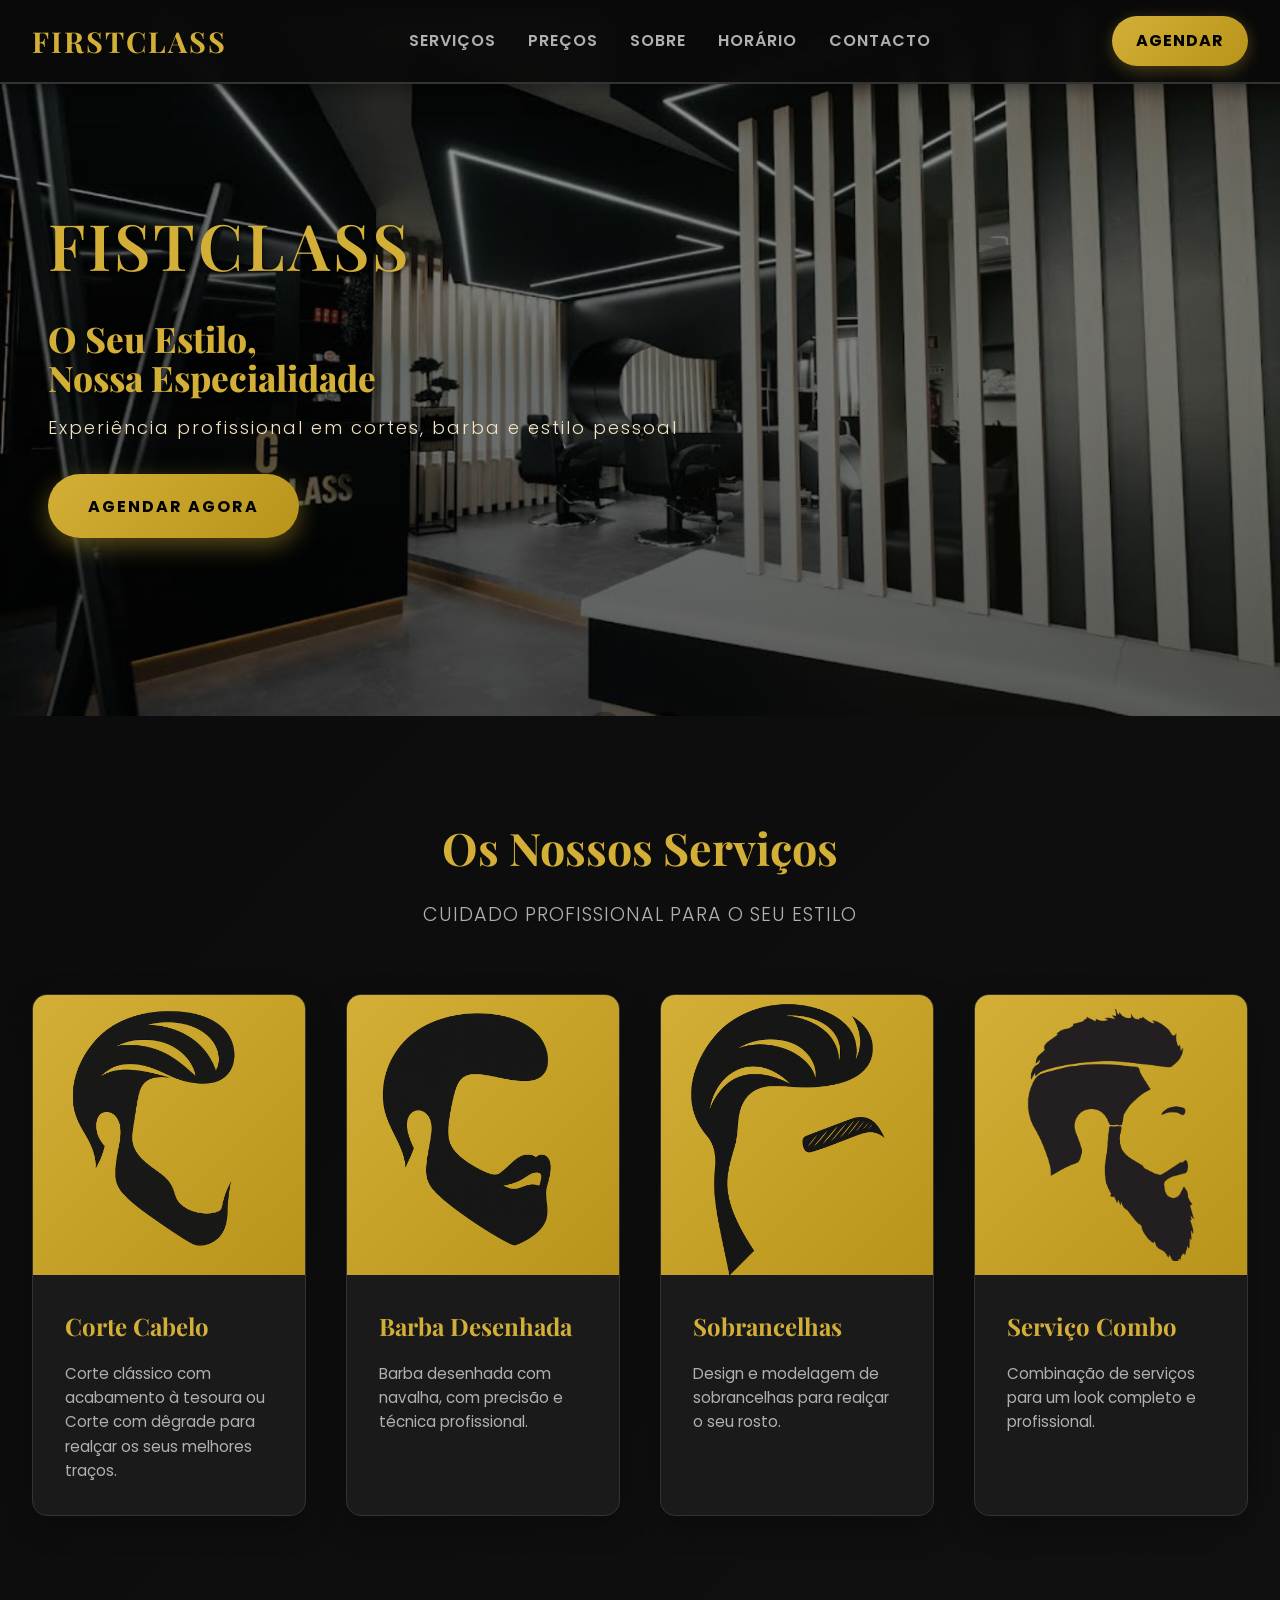
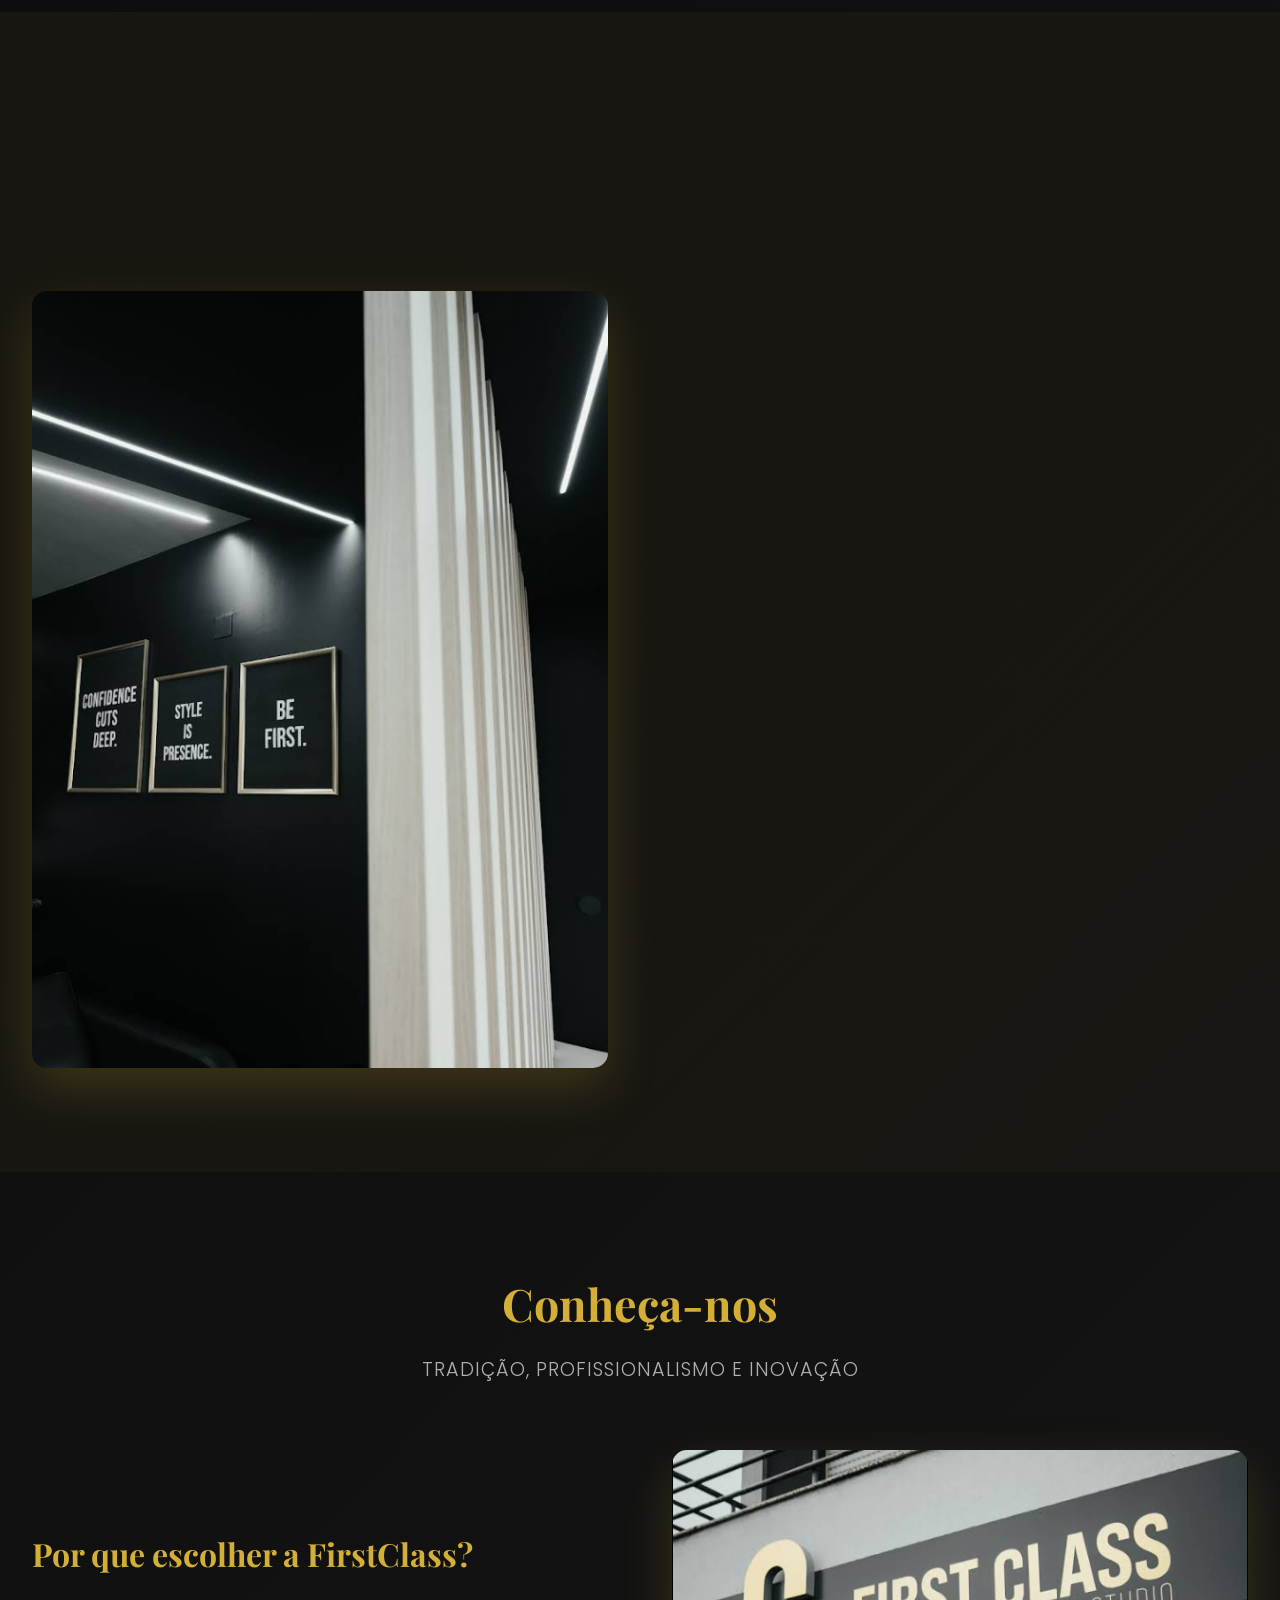
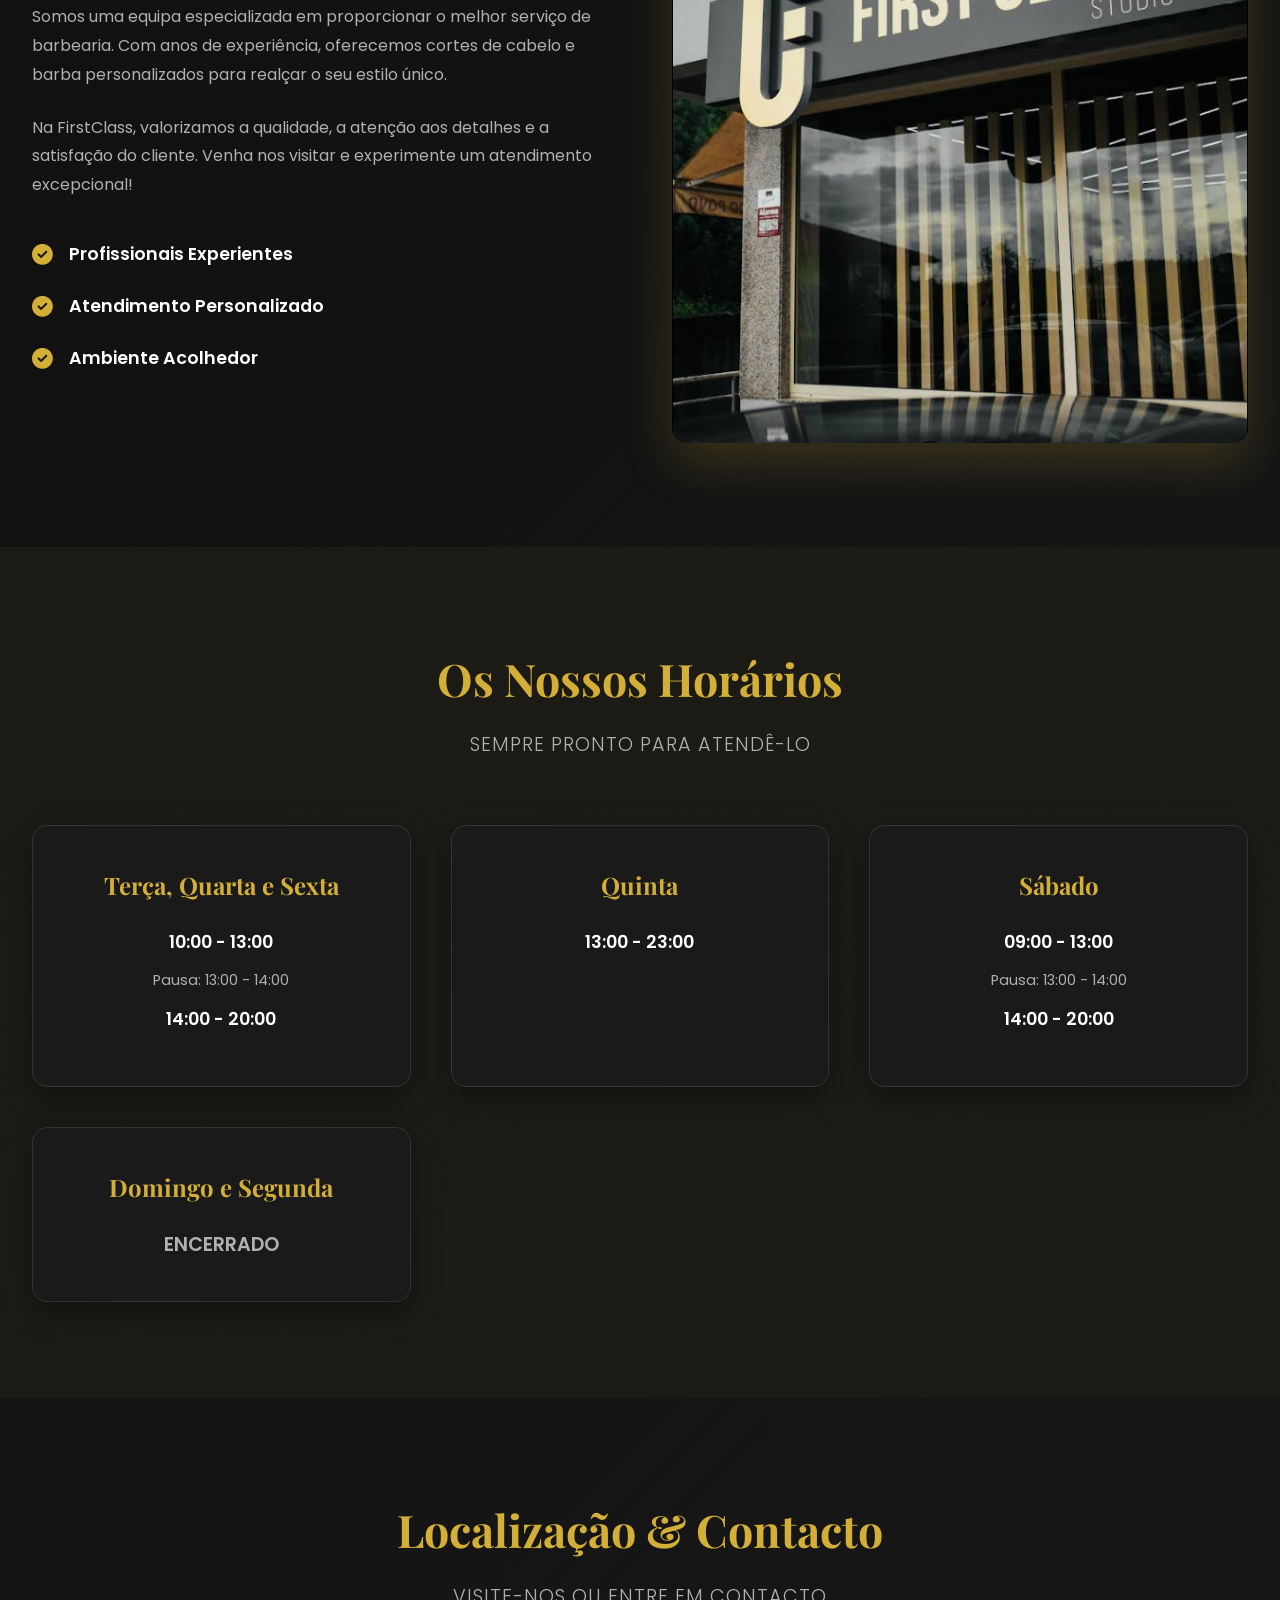
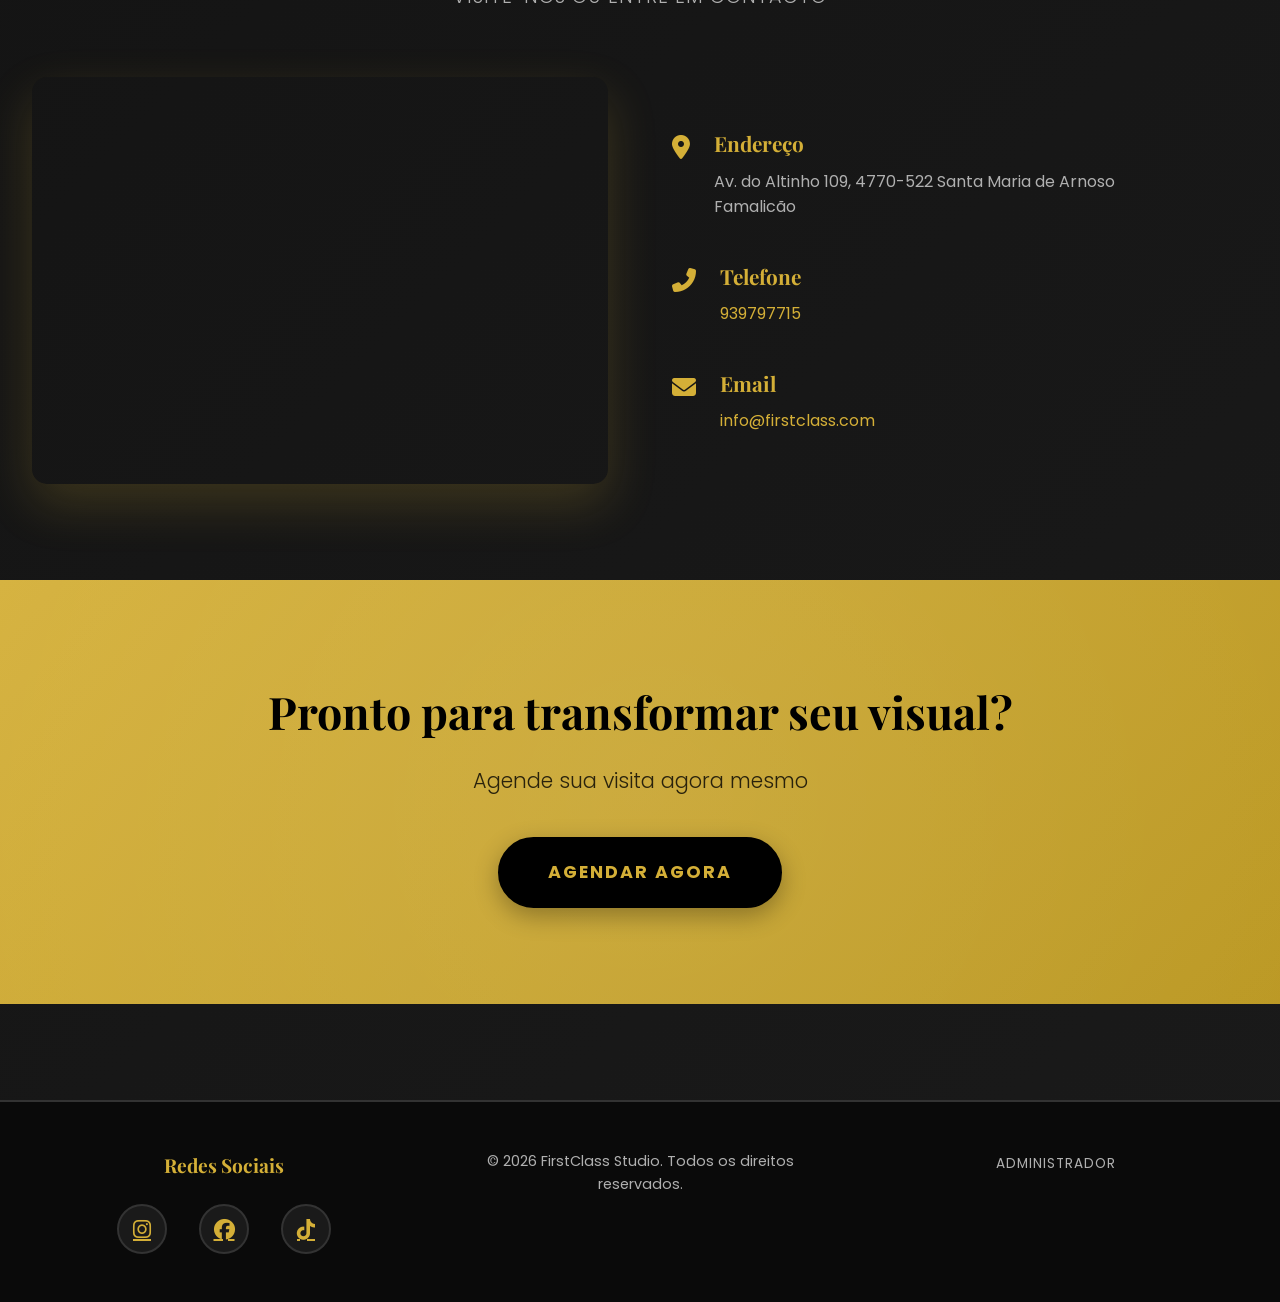
==== index.html @ 9f1f0e65 "Add files via upload" ====
<!DOCTYPE html>
<html lang="pt">
<head>
  <meta charset="UTF-8" />
  <meta name="viewport" content="width=device-width, initial-scale=1" />
  <title>FirstClass - Studio - Barbearia</title>

  <link rel="stylesheet" href="styles/style.css">
  <link href="https://fonts.googleapis.com/css2?family=Playfair+Display:wght@700;800&family=Poppins:wght@300;400;600;700&display=swap" rel="stylesheet">
  <link rel="stylesheet" href="https://cdnjs.cloudflare.com/ajax/libs/font-awesome/6.5.0/css/all.min.css">
</head>

<body>
  <!-- NAVEGAÇÃO -->
  <header>
    <nav class="nav" aria-label="Navegação principal">
      <a href="index.html" class="brand" aria-label="FirstClass">
        <span class="brand-text">FirstClass</span>
      </a>

      <ul class="nav-links">
        <li><a class="nav-link" href="#servicos">Serviços</a></li>
        <li><a class="nav-link" href="#precos">Preços</a></li>
        <li><a class="nav-link" href="#sobrenos">Sobre</a></li>
        <li><a class="nav-link" href="#horarios">Horário</a></li>
        <li><a class="nav-link" href="#contacto">Contacto</a></li>
      </ul>

      <a href="marcacao.html" class="cta-button">Agendar</a>
    </nav>

    <!-- HERO SECTION -->
    <section class="hero" aria-label="Secção de boas-vindas">
      <div class="hero-content">
        <h1 class="hero-brand">FistClass</h1>
        <h1 class="hero-title">O Seu Estilo,<br>Nossa Especialidade</h1>
        <p class="hero-subtitle">Experiência profissional em cortes, barba e estilo pessoal</p>
        <a href="marcacao.html" class="hero-cta">Agendar Agora</a>
      </div>
    </section>  
  </header>


  <!-- SERVIÇOS -->
  <section class="servicos-section" id="servicos" aria-label="Serviços da barbearia">
    <div class="section-header">
      <h2>Os Nossos Serviços</h2>
      <p class="section-subtitle">Cuidado profissional para o seu estilo</p>
    </div>

    <div class="servicos-grid">
      <article class="servico-card">
        <div class="servico-image">
          <img src="imagens/cabelofc.png" alt="Corte clássico">
        </div>
        <div class="servico-info">
          <h3>Corte Cabelo</h3>
          <p>Corte clássico com acabamento à tesoura ou Corte com dêgrade para realçar os seus melhores traços.</p>
        </div>
      </article>

      <article class="servico-card">
        <div class="servico-image">
          <img src="imagens/barbafc.png" alt="Barba desenhada">
        </div>
        <div class="servico-info">
          <h3>Barba Desenhada</h3>
          <p>Barba desenhada com navalha, com precisão e técnica profissional.</p>
        </div>
      </article>

      <article class="servico-card">
        <div class="servico-image">
          <img src="imagens/sobrancelha.png" alt="Pacote completo">
        </div>
        <div class="servico-info">
          <h3>Sobrancelhas</h3>
          <p>Design e modelagem de sobrancelhas para realçar o seu rosto.</p>
        </div>
      </article>

      <article class="servico-card">
        <div class="servico-image">
          <img src="imagens/premium.png" alt="Serviço premium">
        </div>
        <div class="servico-info">
          <h3>Serviço Combo</h3>
          <p>Combinação de serviços para um look completo e profissional.</p>
        </div>
      </article>
    </div>
  </section>  

  <!-- PREÇOS -->
  <section class="precos-section" id="precos" aria-label="Tabela de preços">
    <div class="section-header">
      <h2>Tabela de Preços</h2>
      <p class="section-subtitle">Serviços de qualidade com preços acessíveis</p>
    </div>

    <div class="precos-container">
      <div class="precos-image">
        <img src="imagens/firstclass2.png" alt="Tabela de preços">
      </div>

      <div class="precos-table-wrapper">
        <table class="precos-table">
          <thead>
            <tr>
              <th>Serviço</th>
              <th>Preço</th>
            </tr>
          </thead>
          <tbody>
            <tr>
              <td>Corte Degradê</td>
              <td class="preco">€15</td>
            </tr>
            <tr>
              <td>Corte Simples</td>
              <td class="preco">€12</td>
            </tr>
            <tr>
              <td>Corte de Barba</td>
              <td class="preco">€8</td>
            </tr>
            <tr>
              <td>Sobrancelhas</td>
              <td class="preco">€5</td>
            </tr>
             <tr>
              <td>Corte Degradê + Barba</td>
              <td class="preco">€20</td>
            </tr>
            <tr>
              <td>Corte Simples + Barba</td>
              <td class="preco">€17</td>
            </tr>
            <tr>
              <td>Corte Degradê + Sobrancelhas</td>
              <td class="preco">€17</td>
            </tr>
            <tr>
              <td>Corte Simples + Sobrancelhas</td>
              <td class="preco">€14</td>
            </tr>
            <tr>
              <td>Corte Degradê + Barba + Sobrancelhas</td>
              <td class="preco">€22</td>
            </tr>
            <tr>
              <td>Corte Simples + Barba + Sobrancelhas</td>
              <td class="preco">€19</td>
            </tr>
          </tbody>
        </table>
      </div>
    </div>
  </section>
 
<!-- SOBRE NÓS -->
  <section class="sobrenos-section" id="sobrenos" aria-label="Sobre a FirstClass">
    <div class="section-header">
      <h2>Conheça-nos</h2>
      <p class="section-subtitle">Tradição, profissionalismo e inovação</p>
    </div>

    <div class="sobrenos-container">
      <div class="sobrenos-content">
        <h3>Por que escolher a FirstClass?</h3>
        <p>Somos uma equipa especializada em proporcionar o melhor serviço de barbearia. Com anos de experiência, oferecemos cortes de cabelo e barba personalizados para realçar o seu estilo único.</p>
        <p>Na FirstClass, valorizamos a qualidade, a atenção aos detalhes e a satisfação do cliente. Venha nos visitar e experimente um atendimento excepcional!</p>
        
        <div class="destaques">
          <div class="destaque-item">
            <i class="fas fa-check-circle"></i>
            <span>Profissionais Experientes</span>
          </div>
          <div class="destaque-item">
            <i class="fas fa-check-circle"></i>
            <span>Atendimento Personalizado</span>
          </div>
          <div class="destaque-item">
            <i class="fas fa-check-circle"></i>
            <span>Ambiente Acolhedor</span>
          </div>
        </div>
      </div>

      <div class="sobrenos-image">
        <img src="imagens/firstclass1.png" alt="Equipe da FirstClass">
      </div>
    </div>
  </section>

  <!-- HORÁRIOS -->
  <section class="horarios-section" id="horarios" aria-label="Horários de funcionamento">
    <div class="section-header">
      <h2>Os  Nossos Horários</h2>
      <p class="section-subtitle">Sempre pronto para atendê-lo</p>
    </div>

    <div class="horarios-grid">
      <div class="horario-card">
        <h4>Terça, Quarta e Sexta</h4>
        <p class="horario-time">10:00 - 13:00</p>
        <p class="horario-break">Pausa: 13:00 - 14:00</p>
        <p class="horario-time">14:00 - 20:00</p>
      </div>
      <div class="horario-card">
        <h4>Quinta</h4>
        <p class="horario-time">13:00 - 23:00</p>
      </div>
      <div class="horario-card">
        <h4>Sábado</h4>
        <p class="horario-time">09:00 - 13:00</p>
        <p class="horario-break">Pausa: 13:00 - 14:00</p>
        <p class="horario-time">14:00 - 20:00</p>
      </div>
      <div class="horario-card closed">
        <h4>Domingo e Segunda</h4>
        <p class="closed-text">Encerrado</p>
      </div>
    </div>
  </section>    

  <!-- CONTACTO E LOCALIZAÇÃO -->
  <section class="contacto-section" id="contacto" aria-label="Contacto e localização">
    <div class="section-header">
      <h2>Localização & Contacto</h2>
      <p class="section-subtitle">Visite-nos ou entre em contacto</p>
    </div>

    <div class="contacto-container">
      <div class="mapa-wrapper">
        <iframe src="https://www.google.com/maps/embed?pb=!1m18!1m12!1m3!1d17666.364759309632!2d-8.474335882673575!3d41.473592207187735!2m3!1f0!2f0!3f0!3m2!1i1024!2i768!4f13.1!3m3!1m2!1s0xd24573bf0f3cacb%3A0x7279bf69cbd39194!2sFirst%20Class%20Studio%20-%20Barbearia!5e1!3m2!1spt-PT!2spt!4v1779496406382!5m2!1spt-PT!2spt" width="600" height="450" style="border:0;" allowfullscreen="" loading="lazy" referrerpolicy="no-referrer-when-downgrade"
          loading="lazy" 
          referrerpolicy="no-referrer-when-downgrade"
          title="Localização da FirstClass no Google Maps">
        </iframe>
      </div>

      <div class="contacto-info">
        <div class="info-item">
          <i class="fas fa-map-marker-alt"></i>
          <div>
            <h4>Endereço</h4>
            <p>Av. do Altinho 109, 4770-522 Santa Maria de Arnoso<br>Famalicão</p>
          </div>
        </div>

        <div class="info-item">
          <i class="fas fa-phone-alt"></i>
          <div>
            <h4>Telefone</h4>
            <p><a href="tel:939797715">939797715</a></p>
          </div>
        </div>

        <div class="info-item">
          <i class="fas fa-envelope"></i>
          <div>
            <h4>Email</h4>
            <p><a href="mailto:info@firstclass.com">info@firstclass.com</a></p>
          </div>
        </div>
      </div>
    </div>
  </section>

  <!-- CTA - AGENDAMENTO FINAL -->
  <section class="cta-section" aria-label="Chamada para ação">
    <h2>Pronto para transformar seu visual?</h2>
    <p>Agende sua visita agora mesmo</p>
    <a href="marcacao.html" class="cta-button-large">Agendar Agora</a>
  </section>

  <!-- FOOTER -->
  <footer>
    <div class="footer-content">
      <div class="footer-section">
        <h4>Redes Sociais</h4>
        <div class="social-links">
          <a href="http://instagram.com" target="_blank" rel="noopener noreferrer" title="Instagram">
            <i class="fa-brands fa-instagram"></i>
          </a>
          <a href="http://facebook.com" target="_blank" rel="noopener noreferrer" title="Facebook">
            <i class="fa-brands fa-facebook"></i>
          </a>
          <a href="http://tiktok.com" target="_blank" rel="noopener noreferrer" title="TikTok">
            <i class="fa-brands fa-tiktok"></i>
          </a>
        </div>
      </div>

      <div class="footer-section">
        <p>&copy; 2026 FirstClass Studio. Todos os direitos reservados.</p>
      </div>

      <div class="footer-section">
        <a href="login.html" class="admin-link">Administrador</a>
      </div>
    </div>
  </footer>

  <script src="scripts/scroll-reveal.js"></script>
</body>
</html>
---- styles/style.css ----
/* ==================== VARIÁVEIS & RESET ==================== */
:root {
  --primary-gold: #D4AF37;
  --dark-gold: #B8941A;
  --light-gold: #F4E4C1;
  --dark-bg: #0a0a0a;
  --card-bg: #1a1a1a;
  --text-primary: #ffffff;
  --text-secondary: #b0b0b0;
  --border-color: #333333;
  --transition: all 0.3s cubic-bezier(0.25, 0.46, 0.45, 0.94);
}

* {
  margin: 0;
  padding: 0;
  box-sizing: border-box;
}

html {
  scroll-behavior: smooth;
}

body {
  background: linear-gradient(135deg, #0a0a0a 0%, #1a1a1a 100%);
  color: var(--text-primary);
  font-family: 'Poppins', sans-serif;
  line-height: 1.6;
  overflow-x: hidden;
}

/* ==================== TIPOGRAFIA ==================== */
h1, h2, h3, h4, h5, h6 {
  font-family: 'Playfair Display', serif;
  font-weight: 700;
  color: var(--primary-gold);
}

h1 { font-size: 3.5rem; }
h2 { font-size: 2.5rem; }
h3 { font-size: 1.8rem; }
h4 { font-size: 1.3rem; }

section {
  scroll-margin-top: 100px;
}

/* ==================== NAVEGAÇÃO ==================== */
.nav {
  position: fixed;
  top: 0;
  left: 0;
  right: 0;
  width: 100%;
  z-index: 1000;
  display: flex;
  align-items: center;
  justify-content: space-between;
  padding: 1rem 2rem;
  background: rgba(10, 10, 10, 0.95);
  backdrop-filter: blur(10px);
  border-bottom: 2px solid var(--border-color);
  box-shadow: 0 4px 20px rgba(0, 0, 0, 0.5);
}

.brand {
  text-decoration: none;
  display: flex;
  align-items: center;
  transition: var(--transition);
}

.brand-text {
  font-family: 'Playfair Display', serif;
  font-size: 1.8rem;
  font-weight: 700;
  color: var(--primary-gold);
  letter-spacing: 2px;
  text-transform: uppercase;
  transition: var(--transition);
}

.brand:hover .brand-text {
  filter: drop-shadow(0 0 8px var(--primary-gold));
  color: var(--light-gold);
}

.nav-links {
  display: flex;
  list-style: none;
  gap: 2rem;
  margin: 0;
  padding: 0;
}

.nav-link {
  color: var(--text-secondary);
  text-decoration: none;
  font-weight: 600;
  font-size: 1rem;
  position: relative;
  transition: var(--transition);
  text-transform: uppercase;
  letter-spacing: 1px;
}

.nav-link::after {
  content: '';
  position: absolute;
  bottom: -5px;
  left: 0;
  width: 0;
  height: 2px;
  background: linear-gradient(90deg, var(--primary-gold), var(--dark-gold));
  transition: var(--transition);
}

.nav-link:hover {
  color: var(--primary-gold);
}

.nav-link:hover::after {
  width: 100%;
}

  .nav-link:active,
  .nav-link.clicked {
    color: var(--primary-gold);
  }

  .nav-link:active::after,
  .nav-link.clicked::after {
    width: 100%;
  }

  .nav-link.active {
    color: var(--primary-gold);
  }

  .nav-link.active::after {
    width: 100%;
  }

.cta-button {
  background: linear-gradient(135deg, var(--primary-gold), var(--dark-gold));
  color: #000;
  padding: 0.75rem 1.5rem;
  text-decoration: none;
  border-radius: 50px;
  font-weight: 700;
  transition: var(--transition);
  text-transform: uppercase;
  letter-spacing: 1px;
  box-shadow: 0 4px 15px rgba(212, 175, 55, 0.3);
}

.cta-button:hover {
  transform: translateY(-2px);
  box-shadow: 0 8px 25px rgba(212, 175, 55, 0.5);
}

/* ==================== HERO SECTION ==================== */
.hero {
  height: 700px;
  background: linear-gradient(rgba(0, 0, 0, 0.4), rgba(0, 0, 0, 0.6)), 
              url('../imagens/firstclass3.png') center/cover;
  display: flex;
  align-items: center;
  justify-content: flex-start;
  padding: 0 3rem;
  position: relative;
  overflow: hidden;
  margin-top: 1rem;
}

.hero::before {
  content: '';
  position: absolute;
  top: 0;
  right: -50%;
  width: 100%;
  height: 100%;
  background: radial-gradient(circle at center, rgba(212, 175, 55, 0.05), transparent);
  pointer-events: none;
}

.hero-content {
  max-width: 700px;
  position: relative;
  z-index: 2;
  animation: fadeInUp 0.8s ease-out;
}

.hero-brand {
  font-family: 'Playfair Display', serif;
  font-size: 4rem;
  color: var(--primary-gold);
  letter-spacing: 3px;
  text-transform: uppercase;
  margin-bottom: 1.5rem;
  font-weight: 600;
  text-shadow: 1px 1px 4px rgba(0, 0, 0, 0.5);
}

.hero-title {
  font-size: 2.2rem;
  font-weight: 800;
  margin-bottom: 1rem;
  color: var(--primary-gold);
  text-shadow: 2px 2px 8px rgba(0, 0, 0, 0.5);
  line-height: 1.1;
}

.hero-subtitle {
  font-size: 1.5rem;
  color: var(--light-gold);
  margin-bottom: 2rem;
  font-weight: 300;
  letter-spacing: 2px;
}

.hero-cta {
  display: inline-block;
  background: linear-gradient(135deg, var(--primary-gold), var(--dark-gold));
  color: #000;
  padding: 1.2rem 2.5rem;
  text-decoration: none;
  border-radius: 50px;
  font-weight: 700;
  transition: var(--transition);
  text-transform: uppercase;
  letter-spacing: 2px;
  box-shadow: 0 8px 25px rgba(212, 175, 55, 0.4);
}

.hero-cta:hover {
  transform: translateY(-3px);
  box-shadow: 0 12px 35px rgba(212, 175, 55, 0.6);
}

@keyframes fadeInUp {
  from {
    opacity: 0;
    transform: translateY(30px);
  }
  to {
    opacity: 1;
    transform: translateY(0);
  }
}

/* ==================== SCROLL REVEAL ANIMATIONS ==================== */
@keyframes revealFadeIn {
  from {
    opacity: 0;
    transform: translateY(40px);
  }
  to {
    opacity: 1;
    transform: translateY(0);
  }
}

@keyframes revealSlideInLeft {
  from {
    opacity: 0;
    transform: translateX(-50px);
  }
  to {
    opacity: 1;
    transform: translateX(0);
  }
}

@keyframes revealSlideInRight {
  from {
    opacity: 0;
    transform: translateX(50px);
  }
  to {
    opacity: 1;
    transform: translateX(0);
  }
}

@keyframes revealZoomIn {
  from {
    opacity: 0;
    transform: scale(0.95);
  }
  to {
    opacity: 1;
    transform: scale(1);
  }
}

@keyframes revealRotate {
  from {
    opacity: 0;
    transform: rotate(-5deg) scale(0.95);
  }
  to {
    opacity: 1;
    transform: rotate(0) scale(1);
  }
}

/* Classes para revelar elementos ao scroll */
[data-reveal] {
  opacity: 0;
  transform: translateY(40px);
}

[data-reveal].reveal {
  animation: revealFadeIn 0.8s ease-out forwards;
}

/* Seções inteiras */
.section-header {
  opacity: 0;
  transform: translateY(30px);
}

.section-header.reveal-section {
  animation: revealFadeIn 0.7s ease-out forwards;
}

/* Cards de serviços */
.servico-card {
  opacity: 0;
  transform: translateY(40px);
}

.servico-card.reveal-child {
  animation: revealFadeIn 0.7s ease-out forwards;
  animation-delay: calc(0.1s * var(--child-index, 0));
}

/* Cards de horários */
.horario-card {
  opacity: 0;
  transform: translateY(40px);
}

.horario-card.reveal-child {
  animation: revealFadeIn 0.7s ease-out forwards;
  animation-delay: calc(0.1s * var(--child-index, 0));
}

/* Tabelas */
.precos-table {
  opacity: 0;
  transform: translateY(40px);
}

.precos-table.reveal-child {
  animation: revealFadeIn 0.7s ease-out forwards;
}

/* Info items de contacto */
.info-item {
  opacity: 0;
  transform: translateX(-30px);
}

.info-item.reveal-child {
  animation: revealSlideInLeft 0.7s ease-out forwards;
  animation-delay: calc(0.1s * var(--child-index, 0));
}

/* PAGE HEADER ==================== */
.page-header {
  background: linear-gradient(135deg, rgba(212, 175, 55, 0.1), rgba(184, 148, 26, 0.05));
  padding: 3rem 2rem;
  text-align: center;
  border-bottom: 2px solid var(--border-color);
  margin-top: 0;
}

.page-header h1 {
  font-size: 2.5rem;
  margin-bottom: 1rem;
  color: var(--primary-gold);
}

.page-header p {
  font-size: 1rem;
  color: var(--text-secondary);
  font-weight: 300;
  letter-spacing: 1px;
  text-transform: uppercase;
}

/* ==================== SEÇÕES GERAIS ==================== */
.section-header {
  text-align: center;
  margin-bottom: 4rem;
  animation: fadeInDown 0.6s ease-out;
}

.section-header h2 {
  margin-bottom: 1rem;
  font-size: 2.8rem;
}

.section-subtitle {
  color: var(--text-secondary);
  font-size: 1.2rem;
  font-weight: 300;
  letter-spacing: 1px;
  text-transform: uppercase;
}

@keyframes fadeInDown {
  from {
    opacity: 0;
    transform: translateY(-20px);
  }
  to {
    opacity: 1;
    transform: translateY(0);
  }
}

/* ==================== SERVIÇOS ==================== */
.servicos-section {
  padding: 6rem 2rem;
  max-width: 1400px;
  margin: 0 auto;
}

.servicos-grid {
  display: grid;
  grid-template-columns: repeat(auto-fit, minmax(260px, 1fr));
  gap: 2.5rem;
  margin-top: 3rem;
}

.servico-card {
  background: var(--card-bg);
  border-radius: 15px;
  overflow: hidden;
  transition: var(--transition);
  border: 1px solid var(--border-color);
  cursor: pointer;
  box-shadow: 0 10px 30px rgba(0, 0, 0, 0.3);
}

.servico-card:hover {
  transform: translateY(-8px);
  border-color: var(--primary-gold);
  box-shadow: 0 20px 40px rgba(212, 175, 55, 0.2);
}

.servico-image {
  width: 100%;
  height: 280px;
  overflow: hidden;
  background: linear-gradient(135deg, var(--primary-gold), var(--dark-gold));
  position: relative;
}

.servico-image img {
  width: 100%;
  height: 100%;
  object-fit: cover;
  object-position: center;
  transition: var(--transition);
}

.servico-card:hover .servico-image img {
  transform: scale(1.08) rotate(2deg);
}

.servico-info {
  padding: 2rem;
}

.servico-info h3 {
  margin-bottom: 1rem;
  font-size: 1.5rem;
}

.servico-info p {
  color: var(--text-secondary);
  font-size: 0.95rem;
  line-height: 1.6;
}

/* ==================== PREÇOS ==================== */
.precos-section {
  padding: 6rem 2rem;
  background: linear-gradient(135deg, rgba(212, 175, 55, 0.05), rgba(184, 148, 26, 0.03));
  max-width: 1400px;
  margin: 0 auto;
}

.precos-container {
  display: grid;
  grid-template-columns: 1fr 1fr;
  gap: 4rem;
  align-items: center;
  margin-top: 3rem;
}

.precos-image {
  position: relative;
}

.precos-image img {
  width: 100%;
  border-radius: 15px;
  box-shadow: 0 20px 50px rgba(212, 175, 55, 0.2);
  transition: var(--transition);
}

.precos-image img:hover {
  transform: scale(1.03);
}

.precos-table-wrapper {
  overflow: hidden;
  border-radius: 15px;
}

.precos-table {
  width: 100%;
  border-collapse: collapse;
  background: var(--card-bg);
  font-size: 0.95rem;
}

.precos-table thead {
  background: linear-gradient(135deg, var(--primary-gold), var(--dark-gold));
  color: #000;
}

.precos-table th {
  padding: 1.2rem;
  text-align: left;
  font-weight: 700;
  text-transform: uppercase;
  letter-spacing: 1px;
}

.precos-table td {
  padding: 1.2rem;
  border-bottom: 1px solid var(--border-color);
  color: var(--text-secondary);
}

.precos-table tbody tr:hover td {
  background: rgba(212, 175, 55, 0.08);
  color: var(--text-primary);
}

.precos-table .preco {
  color: var(--primary-gold);
  font-weight: 700;
  font-size: 1.1rem;
}

/* ==================== SOBRE NÓS ==================== */
.sobrenos-section {
  padding: 6rem 2rem;
  max-width: 1400px;
  margin: 0 auto;
}

.sobrenos-container {
  display: grid;
  grid-template-columns: 1fr 1fr;
  gap: 4rem;
  align-items: center;
  margin-top: 3rem;
}

.sobrenos-content h3 {
  font-size: 2rem;
  margin-bottom: 1.5rem;
}

.sobrenos-content p {
  color: var(--text-secondary);
  margin-bottom: 1.5rem;
  line-height: 1.8;
  font-size: 1rem;
}

.destaques {
  display: flex;
  flex-direction: column;
  gap: 1.5rem;
  margin-top: 2.5rem;
}

.destaque-item {
  display: flex;
  align-items: center;
  gap: 1rem;
  font-size: 1.1rem;
  font-weight: 600;
  color: var(--text-primary);
}

.destaque-item i {
  color: var(--primary-gold);
  font-size: 1.3rem;
}

.sobrenos-image img {
  width: 100%;
  border-radius: 15px;
  box-shadow: 0 20px 50px rgba(212, 175, 55, 0.2);
  transition: var(--transition);
}

.sobrenos-image img:hover {
  transform: scale(1.03);
  box-shadow: 0 30px 60px rgba(212, 175, 55, 0.3);
}

/* ==================== HORÁRIOS ==================== */
.horarios-section {
  padding: 6rem 2rem;
  background: linear-gradient(135deg, rgba(212, 175, 55, 0.05), rgba(184, 148, 26, 0.03));
  max-width: 1400px;
  margin: 0 auto;
}

.horarios-grid {
  display: grid;
  grid-template-columns: repeat(auto-fit, minmax(280px, 1fr));
  gap: 2.5rem;
  margin-top: 3rem;
}

.horario-card {
  background: var(--card-bg);
  padding: 2.5rem;
  border-radius: 15px;
  border: 1px solid var(--border-color);
  text-align: center;
  transition: var(--transition);
  box-shadow: 0 10px 30px rgba(0, 0, 0, 0.3);
}

.horario-card:hover {
  border-color: var(--primary-gold);
  box-shadow: 0 15px 40px rgba(212, 175, 55, 0.2);
}

.horario-card h4 {
  font-size: 1.5rem;
  margin-bottom: 1.5rem;
  color: var(--primary-gold);
}

.horario-time {
  color: var(--text-primary);
  font-weight: 600;
  margin: 0.8rem 0;
  font-size: 1.1rem;
}

.horario-break {
  color: var(--text-secondary);
  font-size: 0.9rem;
  margin: 0.8rem 0;
}

.horario-card.closed {
  opacity: 0.6;
  border-color: var(--border-color);
}

.closed-text {
  color: var(--text-secondary);
  font-size: 1.2rem;
  font-weight: 600;
  text-transform: uppercase;
}

/* ==================== CONTACTO ==================== */
.contacto-section {
  padding: 6rem 2rem;
  max-width: 1400px;
  margin: 0 auto;
}

.contacto-container {
  display: grid;
  grid-template-columns: 1fr 1fr;
  gap: 4rem;
  margin-top: 3rem;
  align-items: center;
}

.mapa-wrapper {
  border-radius: 15px;
  overflow: hidden;
  box-shadow: 0 20px 50px rgba(212, 175, 55, 0.2);
}

.mapa-wrapper iframe {
  width: 100%;
  height: 400px;
  border: none;
  border-radius: 15px;
}

.contacto-info {
  display: flex;
  flex-direction: column;
  gap: 2.5rem;
}

.info-item {
  display: flex;
  gap: 1.5rem;
  align-items: flex-start;
}

.info-item i {
  color: var(--primary-gold);
  font-size: 1.5rem;
  margin-top: 0.5rem;
  flex-shrink: 0;
}

.info-item h4 {
  font-size: 1.3rem;
  margin-bottom: 0.5rem;
}

.info-item p {
  color: var(--text-secondary);
  font-size: 1rem;
}

.info-item a {
  color: var(--primary-gold);
  text-decoration: none;
  transition: var(--transition);
}

.info-item a:hover {
  color: var(--light-gold);
  text-decoration: underline;
}

/* ==================== CTA FINAL ==================== */
.cta-section {
  padding: 6rem 2rem;
  background: linear-gradient(135deg, var(--primary-gold), var(--dark-gold));
  text-align: center;
  position: relative;
  overflow: hidden;
}

.cta-section::before {
  content: '';
  position: absolute;
  top: -50%;
  right: -50%;
  width: 200%;
  height: 200%;
  background: radial-gradient(circle, rgba(255, 255, 255, 0.1), transparent);
  animation: pulse 20s infinite;
}

.cta-section h2 {
  color: #000;
  font-size: 2.8rem;
  margin-bottom: 1rem;
  position: relative;
  z-index: 1;
}

.cta-section p {
  color: rgba(0, 0, 0, 0.8);
  font-size: 1.3rem;
  margin-bottom: 2.5rem;
  position: relative;
  z-index: 1;
  font-weight: 300;
}

.cta-button-large {
  display: inline-block;
  background: #000;
  color: var(--primary-gold);
  padding: 1.2rem 3rem;
  text-decoration: none;
  border-radius: 50px;
  font-weight: 700;
  font-size: 1.1rem;
  transition: var(--transition);
  text-transform: uppercase;
  letter-spacing: 2px;
  position: relative;
  z-index: 1;
  box-shadow: 0 8px 25px rgba(0, 0, 0, 0.3);
  border: 2px solid #000;
}

.cta-button-large:hover {
  transform: translateY(-3px);
  background: rgba(0, 0, 0, 0.8);
  box-shadow: 0 12px 35px rgba(0, 0, 0, 0.5);
}

@keyframes pulse {
  0%, 100% { transform: translate(0, 0); }
  50% { transform: translate(10%, 10%); }
}

/* ==================== FOOTER ==================== */
footer {
  background: rgba(10, 10, 10, 0.95);
  border-top: 2px solid var(--border-color);
  padding: 3rem 2rem;
  margin-top: 6rem;
}

.footer-content {
  display: grid;
  grid-template-columns: repeat(3, 1fr);
  gap: 3rem;
  max-width: 1200px;
  margin: 0 auto;
  text-align: center;
}

.footer-section h4 {
  margin-bottom: 1.5rem;
  font-size: 1.2rem;
}

.footer-section p {
  color: var(--text-secondary);
  font-size: 0.9rem;
}

.social-links {
  display: flex;
  justify-content: center;
  gap: 2rem;
  flex-wrap: wrap;
}

.social-links a {
  width: 50px;
  height: 50px;
  display: flex;
  align-items: center;
  justify-content: center;
  background: var(--card-bg);
  border: 2px solid var(--border-color);
  border-radius: 50%;
  color: var(--primary-gold);
  transition: var(--transition);
  font-size: 1.3rem;
}

.social-links a:hover {
  background: var(--primary-gold);
  color: #000;
  transform: translateY(-5px);
  border-color: var(--primary-gold);
}

.admin-link {
  color: var(--text-secondary);
  text-decoration: none;
  font-size: 0.85rem;
  text-transform: uppercase;
  letter-spacing: 1px;
  transition: var(--transition);
}

.admin-link:hover {
  color: var(--primary-gold);
}

/* ==================== RESPONSIVE - TABLET (768px - 1024px) ==================== */
@media (min-width: 768px) and (max-width: 1024px) {
  /* NAVEGAÇÃO */
  .nav {
    padding: 15px 20px;
  }

  .nav-links {
    gap: 1rem;
  }

  .nav-link {
    font-size: 0.6rem;
    padding: 0.5rem 0.1rem;
  }

  .brand-text {
    font-size: 1.4rem;
  }

  .cta-button {
    padding: 0.6rem 1.2rem;
    font-size: 0.9rem;
  }

  .navbotom {
    padding: 8px 20px;
    font-size: 18px;
  }

  .logo {
    width: 80px;
  }

  /* HERO */
  .hero {
    height: 500px;
    padding: 0 2rem;
  }

  .hero-title {
    font-size: 2.2rem;
  }

  .hero h1 {
    padding-top: 0;
  }

  .hero-subtitle {
    font-size: 1.1rem;
  }

  .hero p {
    font-size: 20px;
  }

  .hero-cta {
    padding: 0.9rem 2rem;
    font-size: 0.95rem;
  }

  /* SEÇÕES */
  .section-header h2 {
    font-size: 2.2rem;
  }

  /* SERVIÇOS */
  .servicos-grid {
    grid-template-columns: repeat(2, 1fr);
    gap: 2rem;
  }

  .servicos {
    grid-template-columns: repeat(2, 1fr);
    gap: 20px;
  }

  /* PREÇOS */
  .precos-container {
    gap: 2rem;
    align-items: stretch;
  }

  .price {
    flex-direction: column;
    gap: 30px;
    text-align: center;
  }

  .precos-image {
    display: flex;
    align-items: center;
    justify-content: center;
  }

  .precos-image img,
  .priceimg {
    width: auto;
    height: 100%;
    max-width: 100%;
    object-fit: cover;
    border-radius: 15px;
  }

  .tabelaprice {
    width: 100%;
  }

  /* SOBRE NÓS */
  .sobrenos-container {
    gap: 2rem;
    align-items: stretch;
  }

  .sobrenos-image {
    display: flex;
    align-items: center;
    justify-content: center;
  }

  .sobrenos-image img,
  .sobrenosimg {
    width: auto;
    height: 100%;
    max-width: 100%;
    object-fit: cover;
    border-radius: 15px;
  }

  .sobrenos {
    gap: 30px;
    text-align: center;
  }

  /* HORÁRIOS */
  .horarios-grid {
    grid-template-columns: repeat(2, 1fr);
  }

  /* CONTACTO */
  .contacto-container {
    gap: 2rem;
  }

  .mapa-wrapper iframe,
  .mapa iframe {
    height: 350px;
    max-width: 90%;
  }

  .contacto {
    max-width: 80%;
  }

  /* PÁGINAS SECUNDÁRIAS */
  .page-header h1 {
    font-size: 2rem;
  }

  .page-header p {
    font-size: 0.9rem;
  }

  .formulario {
    max-width: 100%;
    padding: 2rem;
  }

  .footer-content {
    grid-template-columns: repeat(2, 1fr);
  }

  .admin-filter {
    padding: 0 1rem;
  }

  #filtroData {
    min-width: 150px;
  }
}

/* ==================== RESPONSIVE - MOBILE (max-width: 767px) ==================== */
@media screen and (max-width: 767px) {
  :root {
    --primary-gold: #D4AF37;
    --dark-gold: #B8941A;
    --light-gold: #F4E4C1;
  }

  /* NAVEGAÇÃO */
  .nav {
    flex-direction: row;
    justify-content: space-between;
    align-items: center;
    flex-wrap: wrap;
    padding: 0.8rem 1rem;
    height: auto;
    gap: 0.75rem;
  }

  .brand {
    order: 1;
  }

  .brand-text {
    font-size: 1.2rem;
    letter-spacing: 1px;
  }

  .cta-button {
    order: 2;
    padding: 0.6rem 1rem;
    font-size: 0.75rem;
    width: auto;
    text-align: center;
    margin-top: 0;
    flex-shrink: 0;
  }

  .nav-links {
    display: flex;
    order: 3;
    width: 100%;
    flex-direction: row;
    flex-wrap: nowrap;
    justify-content: space-between;
    gap: 0.25rem;
    padding-top: 0.4rem;
    border-top: 1px solid rgba(212, 175, 55, 0.12);
    list-style: none;
    overflow-x: auto;
    -webkit-overflow-scrolling: touch;
    scrollbar-width: none;
  }

  .nav-links::-webkit-scrollbar {
    display: none;
  }

  .nav-link {
    padding: 0.1rem 0.05rem;
    font-size: 0.5rem;
    border: none;
    border-radius: 999px;
    display: inline-flex;
    justify-content: center;
    align-items: center;
    width: auto;
    flex: 1;
    text-align: center;
    white-space: nowrap;
    position: relative;
    transition: var(--transition);
    color: var(--text-secondary);
    text-decoration: none;
  }

  .nav-link::after {
    content: '';
    position: absolute;
    bottom: -5px;
    left: 0;
    width: 0;
    height: 2px;
    background: linear-gradient(90deg, var(--primary-gold), var(--dark-gold));
    transition: var(--transition);
  }

  .nav-link:hover {
    color: var(--primary-gold);
  }

  .nav-link:hover::after {
    width: 100%;
  }

  .nav-link:active,
  .nav-link.clicked {
    color: var(--primary-gold);
  }

  .nav-link:active::after,
  .nav-link.clicked::after {
    width: 100%;
  }

  .nav-link.active {
    color: var(--primary-gold);
  }

  .nav-link.active::after {
    width: 100%;
  }

  .nav-link:last-child {
    border-bottom: none;
  }

  /* HERO */
  .hero {
    height: 350px;
    padding: 0 1.5rem;
    justify-content: center;
    align-items: flex-start;
    padding-top: 2rem;
  }

  .hero-title {
    font-size: 1.5rem;
    margin-bottom: 0.2rem;
    margin-top: 2rem;
  }

  .hero-brand {
    font-size: 2rem;
    margin-bottom: 0.5rem;
  }

  .hero-subtitle {
    font-size: 0.8rem;
  }

  .hero-cta {
    padding: 0.4rem 0.6rem;
    font-size: 0.6rem;
  }

  /* SEÇÕES */
  .section-header h2 {
    font-size: 1.8rem;
    margin-bottom: 1rem;
  }

  .section-subtitle {
    font-size: 0.9rem;
  }

  /* CARDS DE SERVIÇOS */
  .servicos-section {
    padding: 3rem 1rem;
  }

  .servicos-grid {
    grid-template-columns: 1fr;
    gap: 1.5rem;
  }

  .servico-card {
    border-radius: 12px;
  }

  .servico-image {
    height: 300px  ;
  }

  .servico-info {
    padding: 1.5rem;
  }

  .servico-info h3 {
    font-size: 1.2rem;
  }

  .servico-info p {
    font-size: 0.9rem;
  }

  /* PREÇOS */
  .precos-section {
    padding: 3rem 1rem;
  }

  .precos-container {
    grid-template-columns: 1fr;
    gap: 2rem;
  }

  .precos-image img {
    max-width: 100%;
    height: auto;
  }

  .precos-table-wrapper {
    overflow-x: auto;
  }

  .precos-table {
    font-size: 0.85rem;
  }

  .precos-table th,
  .precos-table td {
    padding: 0.8rem;
  }

  /* SOBRE */
  .sobrenos-section {
    padding: 3rem 1rem;
  }

  .sobrenos-container {
    grid-template-columns: 1fr;
    gap: 1.5rem;
  }

  .sobrenos-content h3 {
    font-size: 1.5rem;
  }

  .sobrenos-content p {
    font-size: 0.95rem;
  }

  .destaques {
    gap: 1rem;
    margin-top: 1.5rem;
  }

  .destaque-item {
    font-size: 0.95rem;
    gap: 0.8rem;
  }

  /* HORÁRIOS */
  .horarios-section {
    padding: 3rem 1rem;
  }

  .horarios-grid {
    grid-template-columns: 1fr;
    gap: 1.5rem;
  }

  .horario-card {
    padding: 2rem 1.5rem;
  }

  .horario-card h4 {
    font-size: 1.3rem;
  }

  /* CONTACTO */
  .contacto-section {
    padding: 3rem 1rem;
  }

  .contacto-container {
    grid-template-columns: 1fr;
    gap: 2rem;
  }

  .mapa-wrapper iframe {
    height: 250px;
  }

  .contacto-info {
    gap: 1.5rem;
  }

  .info-item i {
    font-size: 1.2rem;
  }

  .info-item h4 {
    font-size: 1.1rem;
  }

  .info-item p {
    font-size: 0.9rem;
  }

  /* CTA FINAL */
  .cta-section {
    padding: 3rem 1rem;
  }

  .cta-section h2 {
    font-size: 1.8rem;
  }

  .cta-section p {
    font-size: 1rem;
    margin-bottom: 1.5rem;
  }

  .cta-button-large {
    padding: 0.9rem 1.8rem;
    font-size: 0.9rem;
  }

  /* FOOTER */
  footer {
    padding: 2rem 1rem;
  }

  .footer-content {
    grid-template-columns: 1fr;
    gap: 2rem;
  }

  .footer-section p {
    font-size: 0.85rem;
  }

  .social-links {
    gap: 1rem;
  }

  .social-links a {
    width: 45px;
    height: 45px;
    font-size: 1.1rem;
  }

  /* PÁGINAS SECUNDÁRIAS */
  .page-header {
    padding: 2rem 1rem;
  }

  .page-header h1 {
    font-size: 1.6rem;
    margin-bottom: 0.8rem;
  }

  .page-header p {
    font-size: 0.8rem;
  }

  .marcacao {
    padding: 2rem 1rem;
  }

  .formulario {
    max-width: 100%;
    padding: 1.5rem;
    margin: 1rem auto;
  }

  .formulario label {
    font-size: 0.8rem;
  }

  .formulario input,
  .formulario select,
  .formulario button {
    padding: 0.8rem;
    font-size: 0.9rem;
  }

  .confirmacao {
    min-height: 60vh;
    padding: 2rem 1rem;
  }

  .confirmacao h1 {
    font-size: 1.8rem;
  }

  .confirmacao p {
    font-size: 0.95rem;
  }

  .voltar-btn {
    padding: 0.8rem 1.5rem;
    font-size: 0.85rem;
  }

  /* ADMIN */
  .admin-section {
    padding: 2rem 0.5rem;
  }

  .admin-filter {
    flex-direction: column;
    align-items: stretch;
    justify-content: center;
    padding: 1rem;
    gap: 0.8rem;
  }

  .admin-filter label {
    font-size: 0.85rem;
  }

  #filtroData {
    width: 100%;
    min-width: unset;
    margin: 0;
    padding: 0.8rem;
  }

  .admin-table {
    font-size: 0.8rem;
  }

  .admin-table th,
  .admin-table td {
    padding: 0.6rem;
  }

  .btn-apagar {
    padding: 0.4rem 0.8rem;
    font-size: 0.75rem;
  }

  #logoutBtn {
    width: 100%;
  }
}

/* ==================== PÁGINAS ADICIONAIS ==================== */

/* Marcação */
.marcacao {
  text-align: center;
  color: var(--text-primary);
  padding: 4rem 2rem;
  min-height: 70vh;
}

.formulario {
  display: flex;
  flex-direction: column;
  gap: 1.5rem;
  max-width: 450px;
  margin: 2rem auto;
  background: var(--card-bg);
  padding: 2.5rem;
  border-radius: 15px;
  border: 1px solid var(--border-color);
  box-shadow: 0 10px 30px rgba(0, 0, 0, 0.3);
}

.formulario label {
  color: var(--text-primary);
  font-weight: 600;
  text-align: left;
  text-transform: uppercase;
  font-size: 0.85rem;
  letter-spacing: 1px;
}

.formulario input,
.formulario select {
  padding: 1rem;
  border-radius: 10px;
  border: 2px solid var(--border-color);
  background: rgba(255, 255, 255, 0.12);
  color: var(--text-primary);
  font-size: 1rem;
  font-family: 'Poppins', sans-serif;
  transition: var(--transition);
}

.formulario input:focus,
.formulario select:focus {
  outline: none;
  border-color: var(--primary-gold);
  background: rgba(212, 175, 55, 0.1);
  box-shadow: 0 0 10px rgba(212, 175, 55, 0.2);
}

.formulario button {
  background: linear-gradient(135deg, var(--primary-gold), var(--dark-gold));
  color: #000;
  padding: 1rem;
  font-weight: 700;
  border-radius: 10px;
  border: none;
  cursor: pointer;
  transition: var(--transition);
  text-transform: uppercase;
  letter-spacing: 1px;
  font-size: 1rem;
}

.formulario button:hover {
  transform: translateY(-2px);
  box-shadow: 0 8px 25px rgba(212, 175, 55, 0.3);
}

/* Confirmação */
.confirmacao {
  display: flex;
  flex-direction: column;
  align-items: center;
  justify-content: center;
  min-height: 80vh;
  text-align: center;
  color: var(--text-primary);
  padding: 2rem;
}

.confirmacao h1 {
  font-size: 2.5rem;
  margin-bottom: 1rem;
}

.confirmacao p {
  font-size: 1.1rem;
  margin: 0.8rem 0;
  color: var(--text-secondary);
}

.voltar-btn {
  display: inline-block;
  width: auto;
  margin-top: 2rem;
  padding: 1rem 2rem;
  background: linear-gradient(135deg, var(--primary-gold), var(--dark-gold));
  color: #000;
  border-radius: 50px;
  text-decoration: none;
  font-weight: 700;
  text-align: center;
  transition: var(--transition);
  text-transform: uppercase;
  letter-spacing: 1px;
}

.voltar-btn:hover {
  transform: translateY(-2px);
  box-shadow: 0 8px 25px rgba(212, 175, 55, 0.3);
}

/* Login */
.admin-section {
  padding: 4rem 2rem;
  display: flex;
  justify-content: center;
  min-height: 80vh;
}

.admin-container {
  width: 100%;
  max-width: 1200px;
  overflow-x: auto;
}

.admin-table {
  width: 100%;
  border-collapse: collapse;
  background: var(--card-bg);
  color: var(--text-primary);
  border-radius: 15px;
  overflow: hidden;
  box-shadow: 0 10px 30px rgba(0, 0, 0, 0.3);
}

.admin-table th {
  background: linear-gradient(135deg, var(--primary-gold), var(--dark-gold));
  color: #000;
  padding: 1.2rem;
  text-align: left;
  text-transform: uppercase;
  letter-spacing: 1px;
  font-weight: 700;
}

.admin-table td {
  padding: 1rem;
  border-bottom: 1px solid var(--border-color);
  color: var(--text-secondary);
  text-align: left;
}

.admin-table tbody tr:hover td {
  background: rgba(212, 175, 55, 0.08);
  color: var(--text-primary);
}

.btn-apagar {
  background: linear-gradient(135deg, #e74c3c, #c0392b);
  color: white;
  border: none;
  padding: 0.6rem 1.2rem;
  border-radius: 8px;
  cursor: pointer;
  font-weight: 600;
  transition: var(--transition);
  text-transform: uppercase;
  font-size: 0.85rem;
}

.btn-apagar:hover {
  transform: scale(1.05);
  box-shadow: 0 4px 15px rgba(231, 76, 60, 0.3);
}

/* Filtro de data e Sair button */
.admin-filter {
  display: flex;
  gap: 1rem;
  align-items: center;
  justify-content: flex-end;
  max-width: 1200px;
  margin: 2rem auto 0;
  padding: 0 2rem;
  flex-wrap: wrap;
}

.admin-filter label {
  color: var(--text-secondary);
  font-weight: 600;
  text-transform: uppercase;
  font-size: 0.9rem;
  letter-spacing: 1px;
}

#filtroData {
  padding: 0.8rem;
  border-radius: 8px;
  border: 1px solid var(--border-color);
  background: rgba(255, 255, 255, 0.05);
  color: var(--text-primary);
  font-family: 'Poppins', sans-serif;
  transition: var(--transition);
  min-width: 200px;
}

#filtroData:focus {
  outline: none;
  border-color: var(--primary-gold);
  background: rgba(212, 175, 55, 0.1);
  box-shadow: 0 0 10px rgba(212, 175, 55, 0.2);
}

#logoutBtn {
  margin-top: 2rem;
}

/* HERO */
.hero p {
font-size: 18px;
}

/* SERVIÇOS */
.servicos {
grid-template-columns: 1fr;
}

/* PREÇOS */
.price {
flex-direction: column;
gap: 20px;
}

.priceimg {
width: 100%;
}

/* SOBRE NÓS */
.sobrenos {
flex-direction: column;
gap: 20px;
}

.sobrenosimg {
width: 100%;
}

/* BOTÃO HERO */
.marquejacontainer {
right: 20px;
bottom: 20px;
}
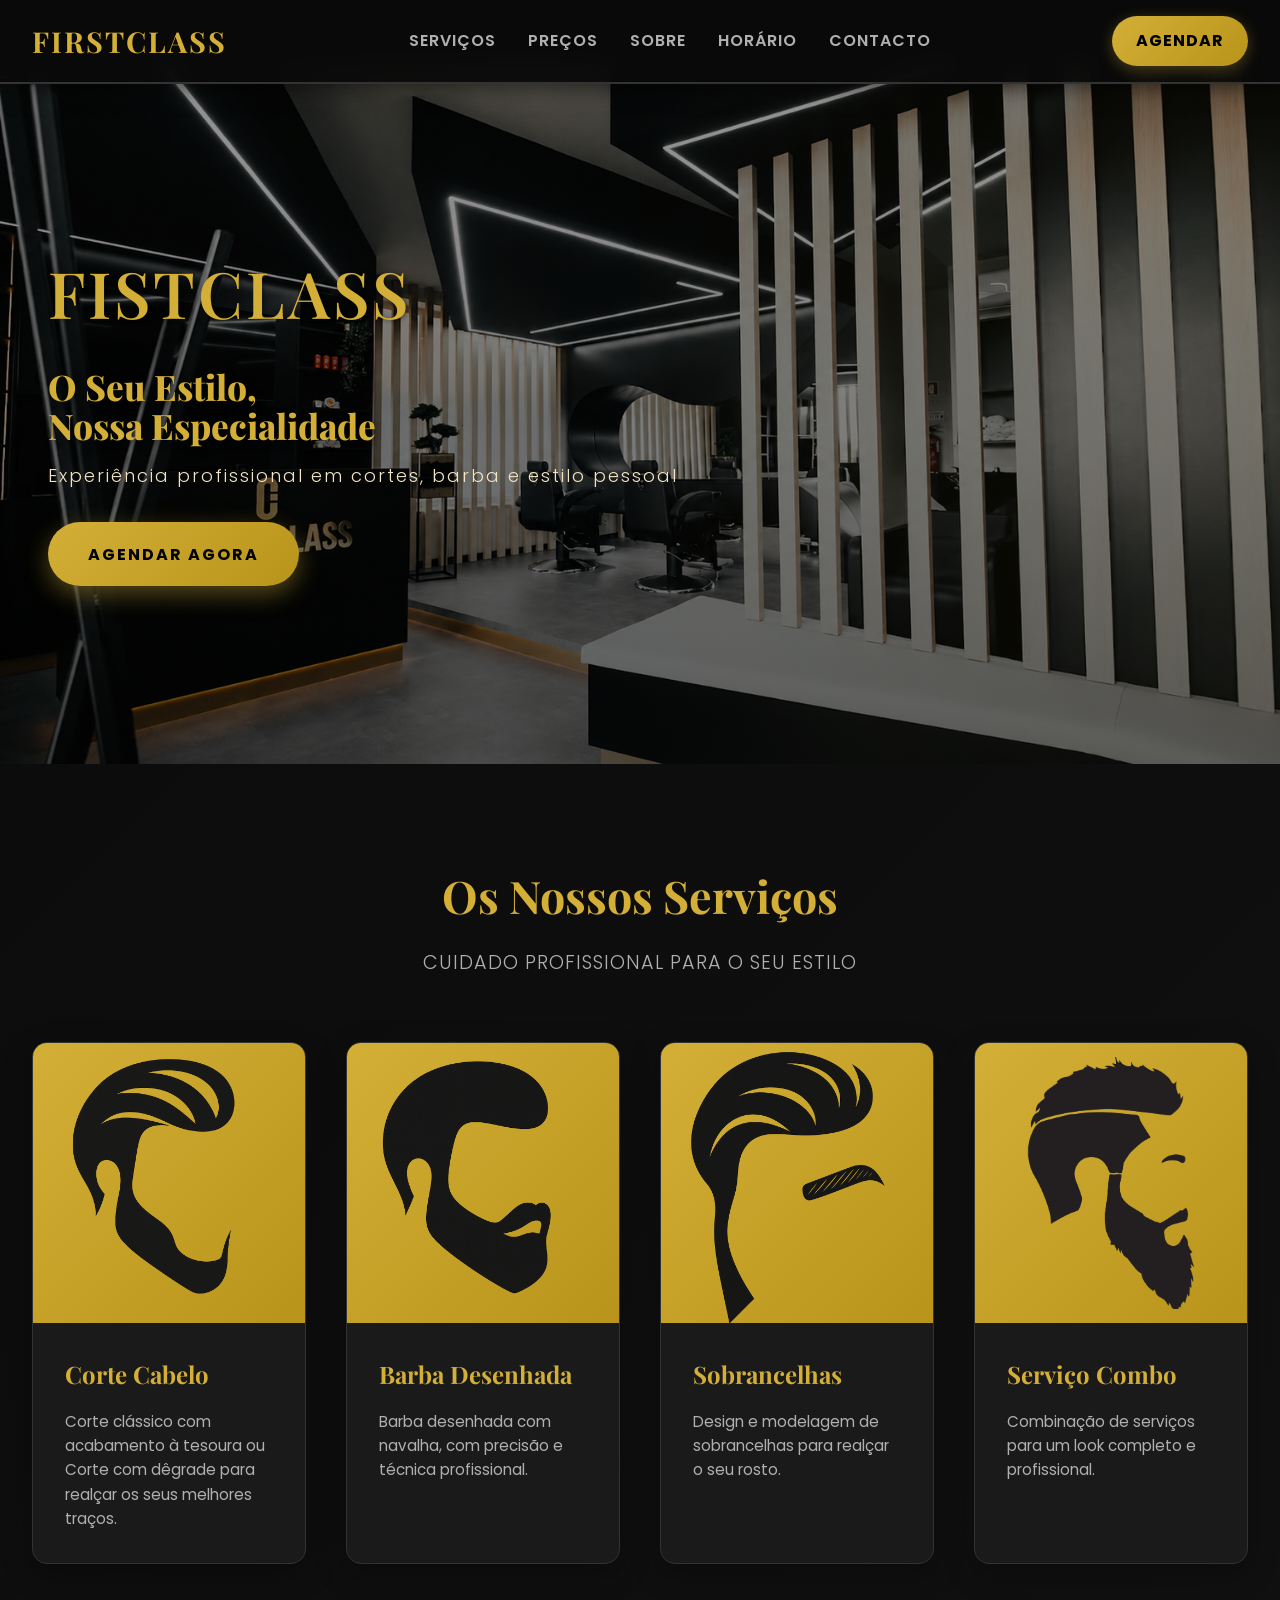
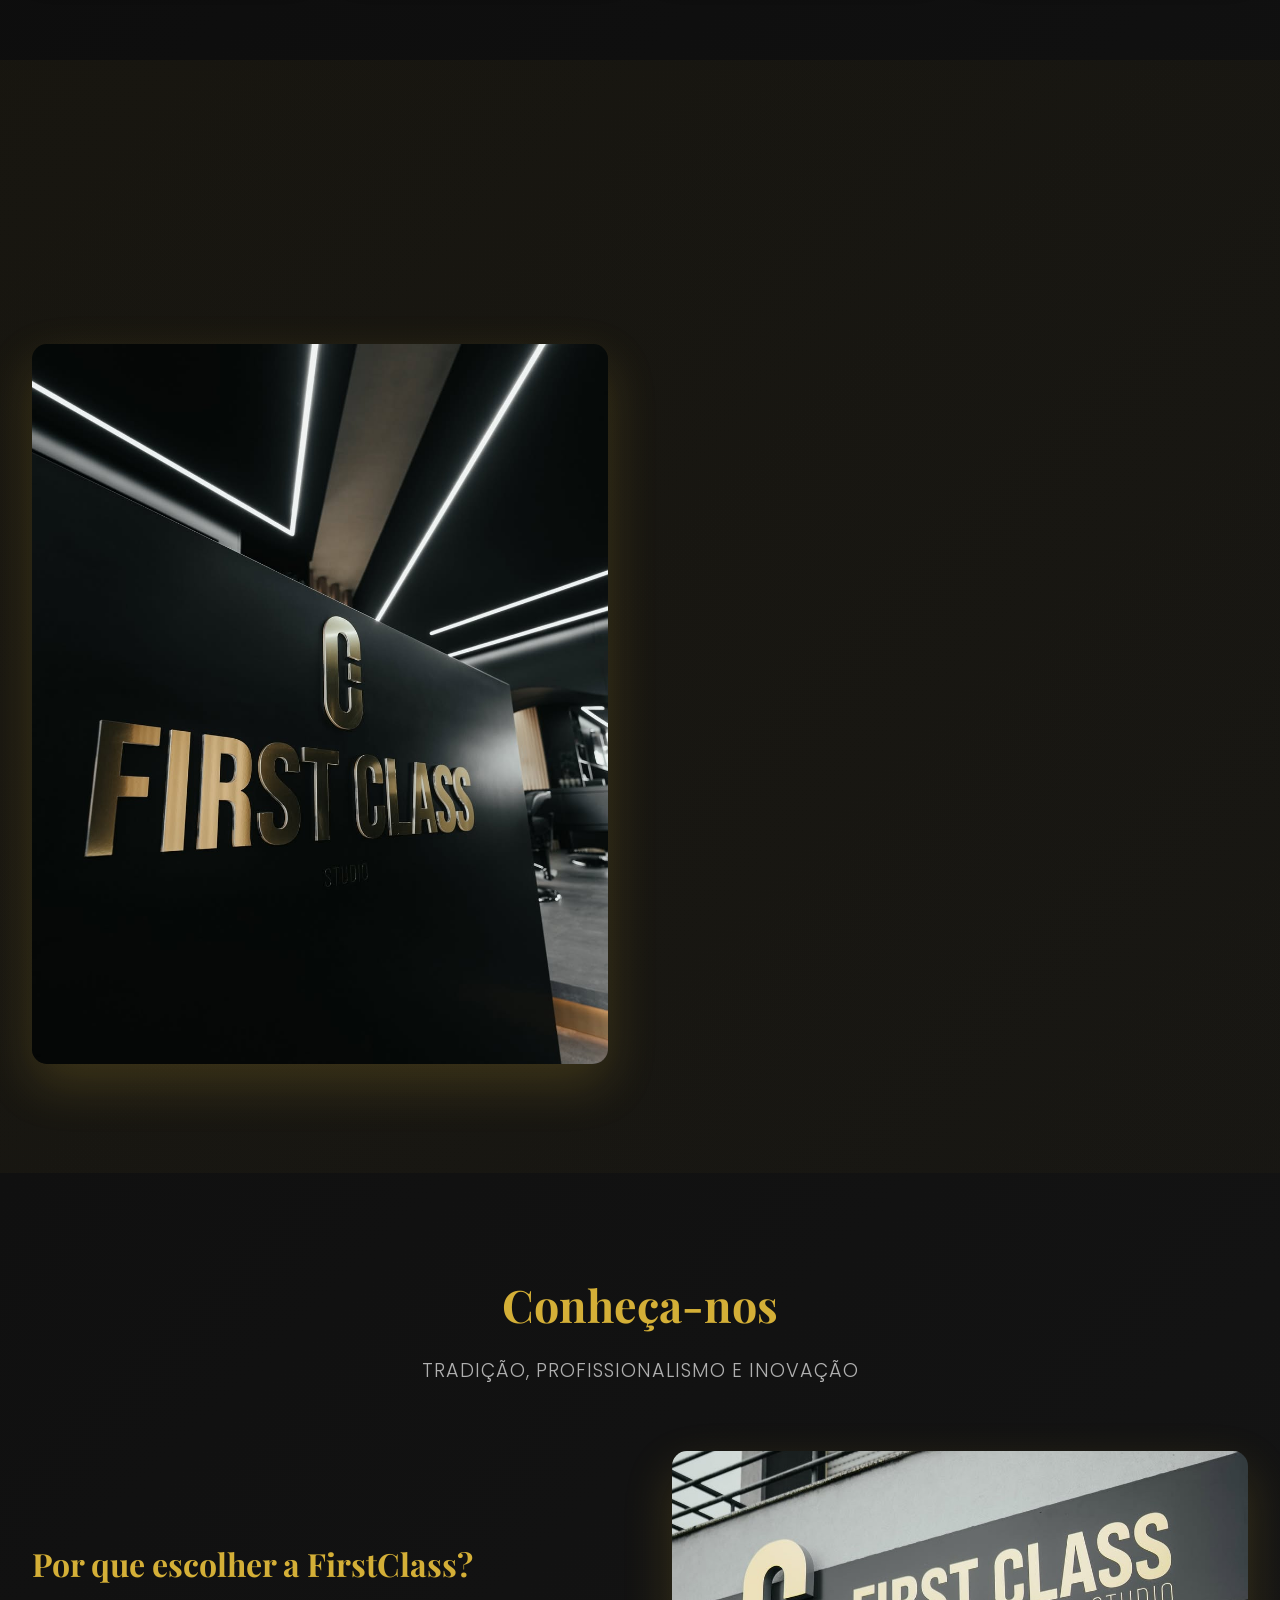
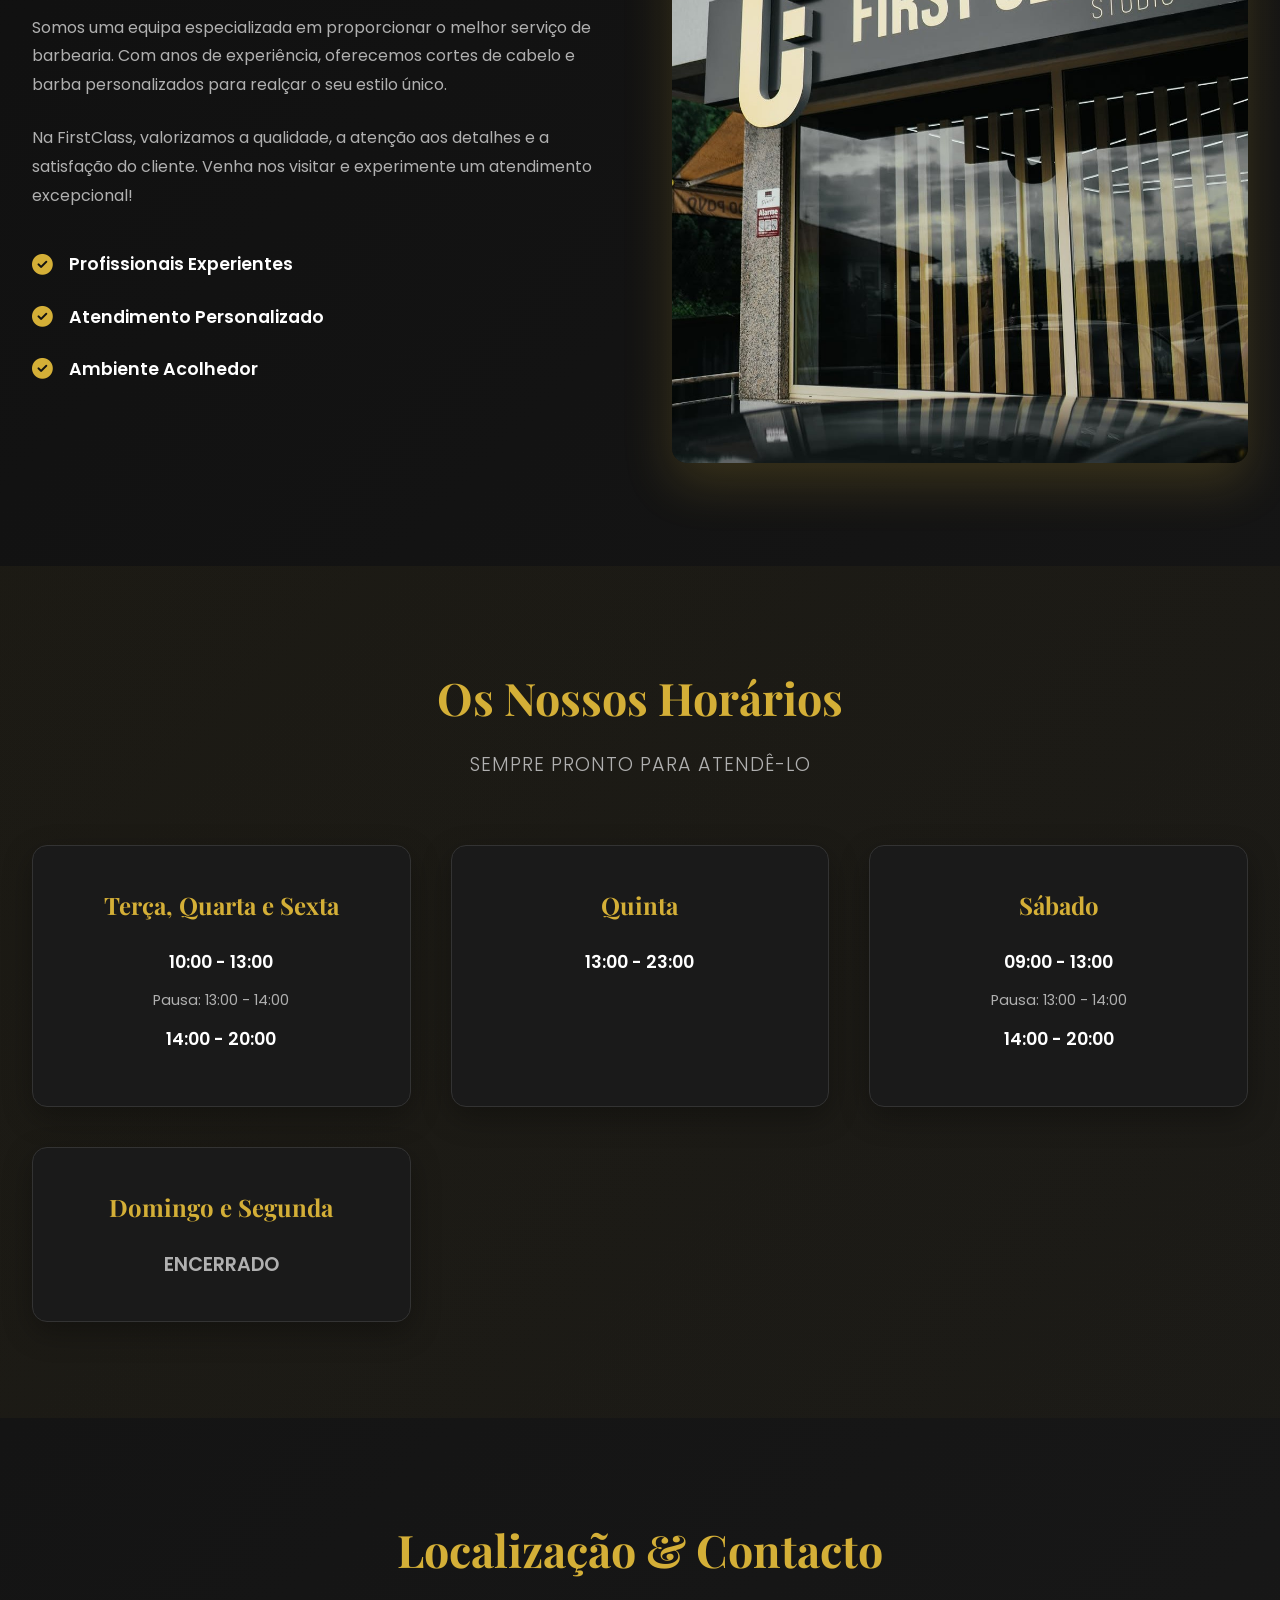
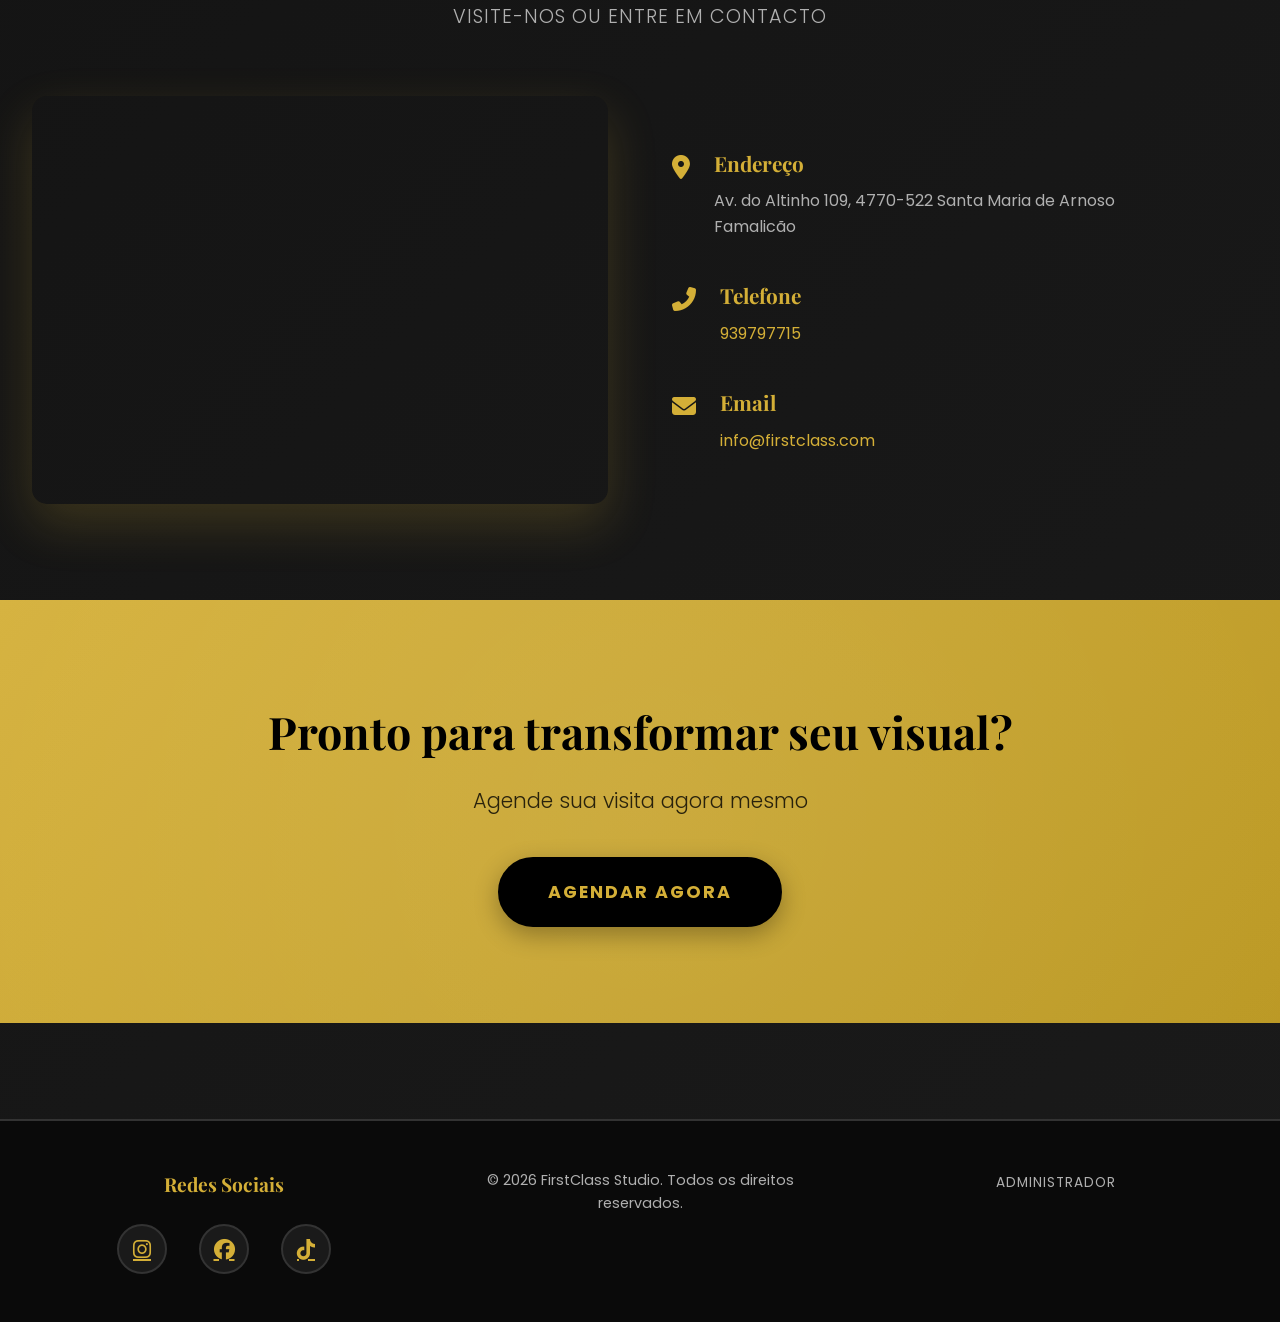
==== commit d7968be9: "Add files via upload" ====
--- a/index.html
+++ b/index.html
@@ -100,7 +100,7 @@
 
     <div class="precos-container">
       <div class="precos-image">
-        <img src="imagens/firstclass2.png" alt="Tabela de preços">
+        <img src="imagens/firstclass4.jpg" alt="Tabela de preços">
       </div>
 
       <div class="precos-table-wrapper">
@@ -188,7 +188,7 @@
       </div>
 
       <div class="sobrenos-image">
-        <img src="imagens/firstclass1.png" alt="Equipe da FirstClass">
+        <img src="imagens/firstclass1.jpg" alt="Equipe da FirstClass">
       </div>
     </div>
   </section>
--- a/styles/style.css
+++ b/styles/style.css
@@ -170,7 +170,7 @@
   padding: 0 3rem;
   position: relative;
   overflow: hidden;
-  margin-top: 1rem;
+  margin-top: 4rem;
 }
 
 .hero::before {
@@ -374,7 +374,7 @@
   padding: 3rem 2rem;
   text-align: center;
   border-bottom: 2px solid var(--border-color);
-  margin-top: 0;
+  margin-top: 4rem;
 }
 
 .page-header h1 {
@@ -1188,6 +1188,7 @@
     justify-content: center;
     align-items: flex-start;
     padding-top: 2rem;
+    margin-top: 4rem;
   }
 
   .hero-title {
@@ -1199,6 +1200,7 @@
   .hero-brand {
     font-size: 2rem;
     margin-bottom: 0.5rem;
+    margin-top: 2rem;
   }
 
   .hero-subtitle {
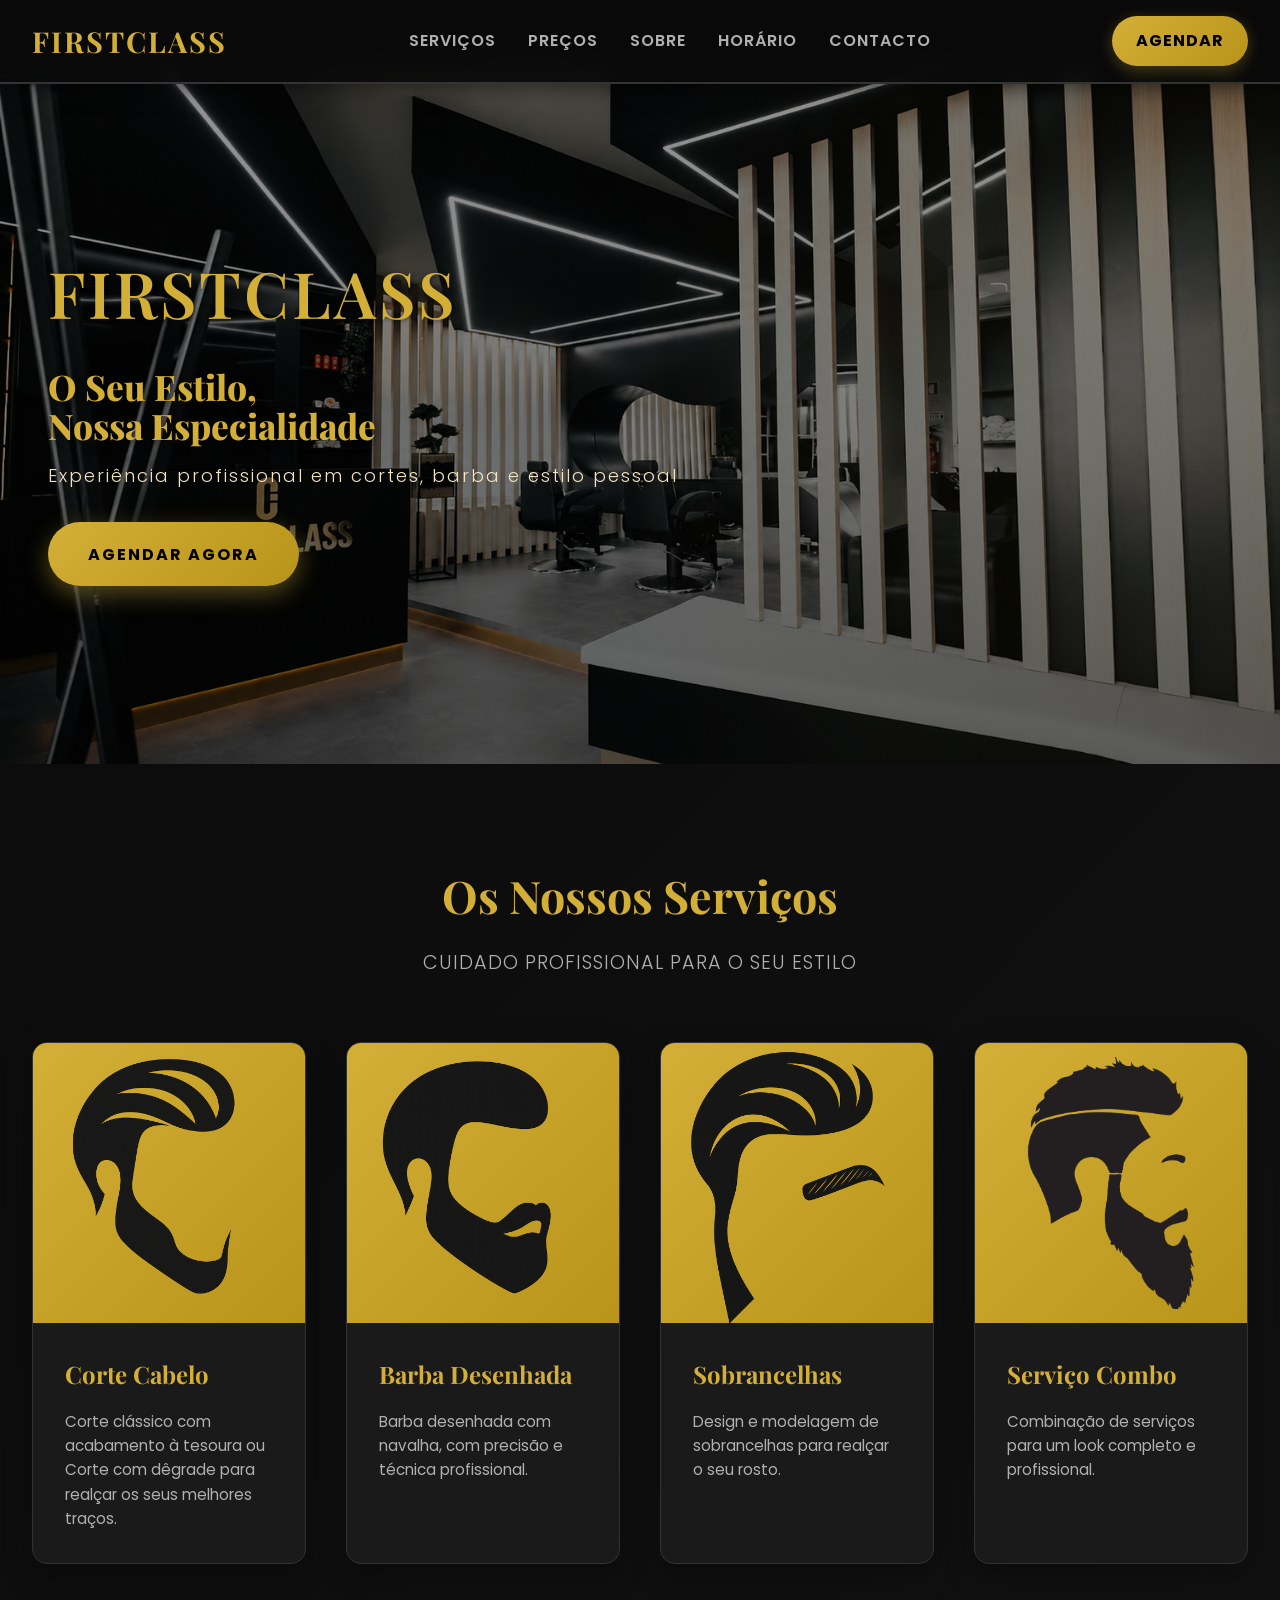
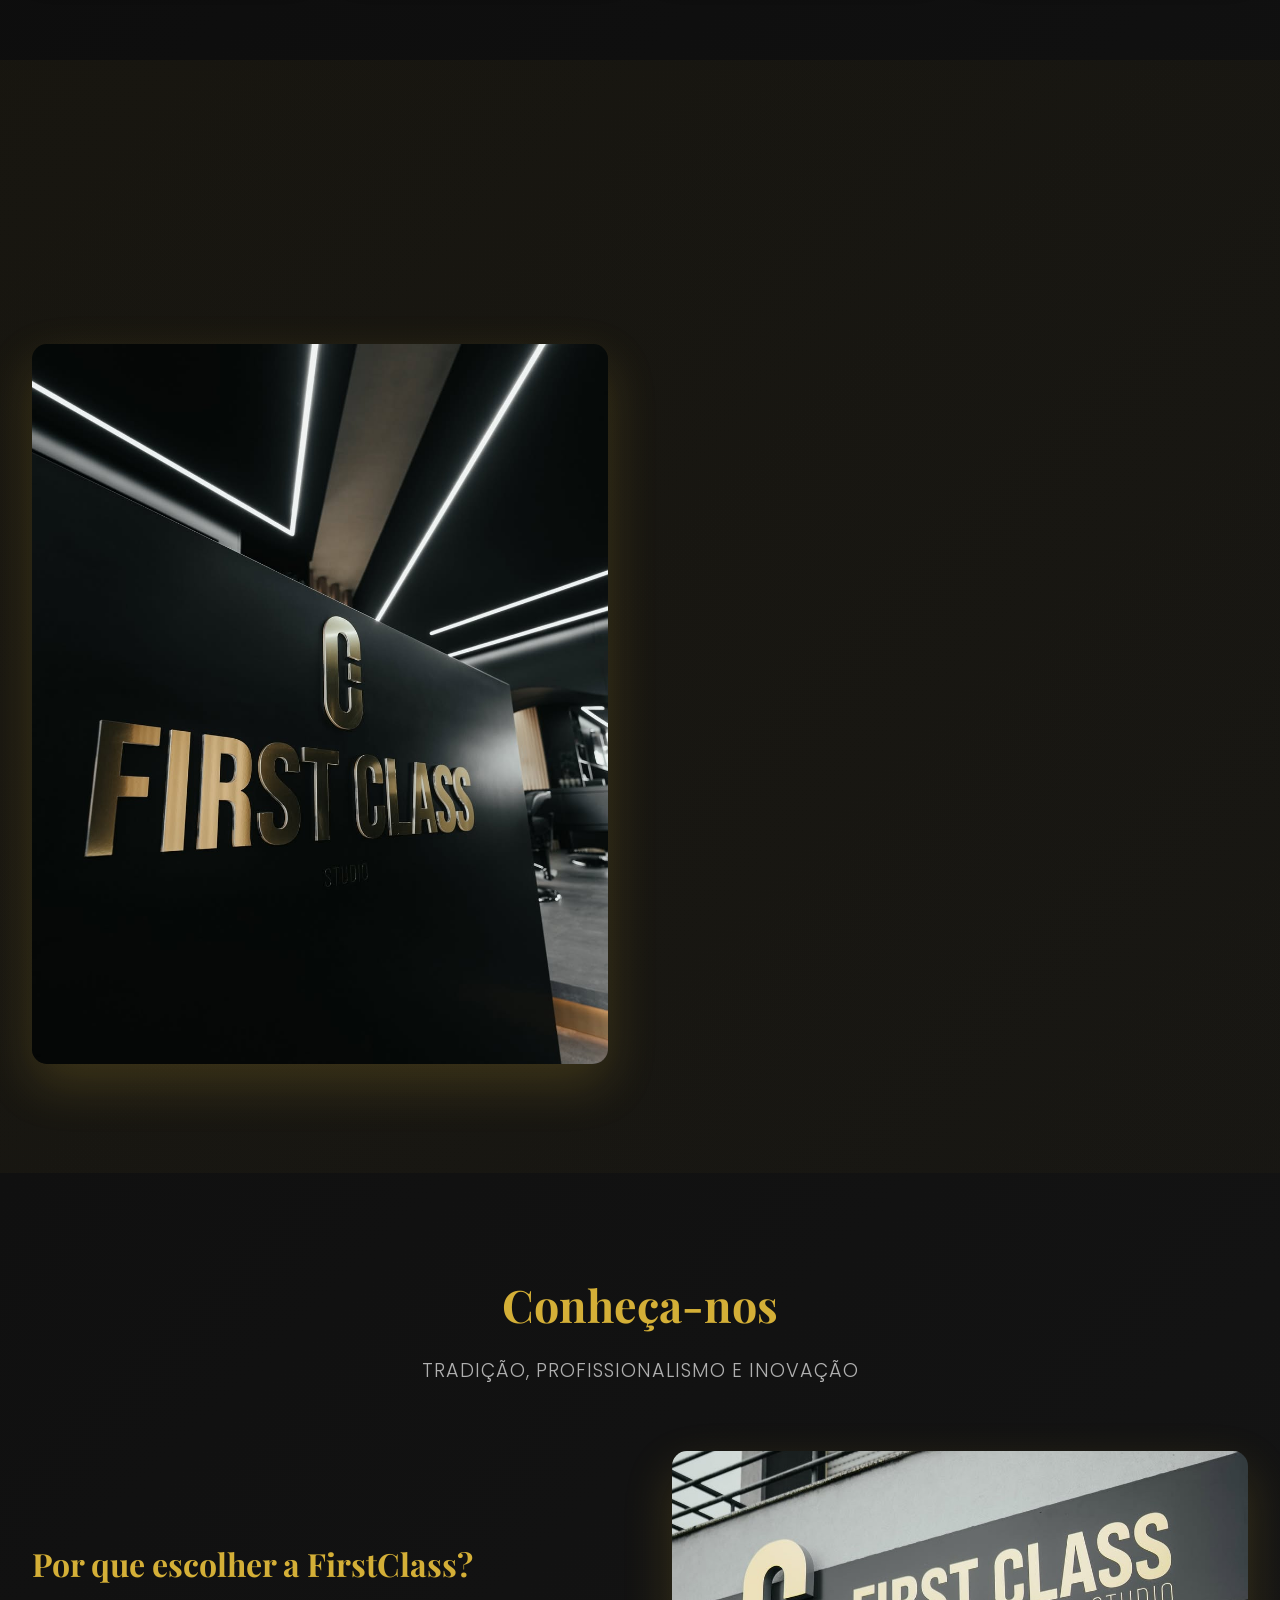
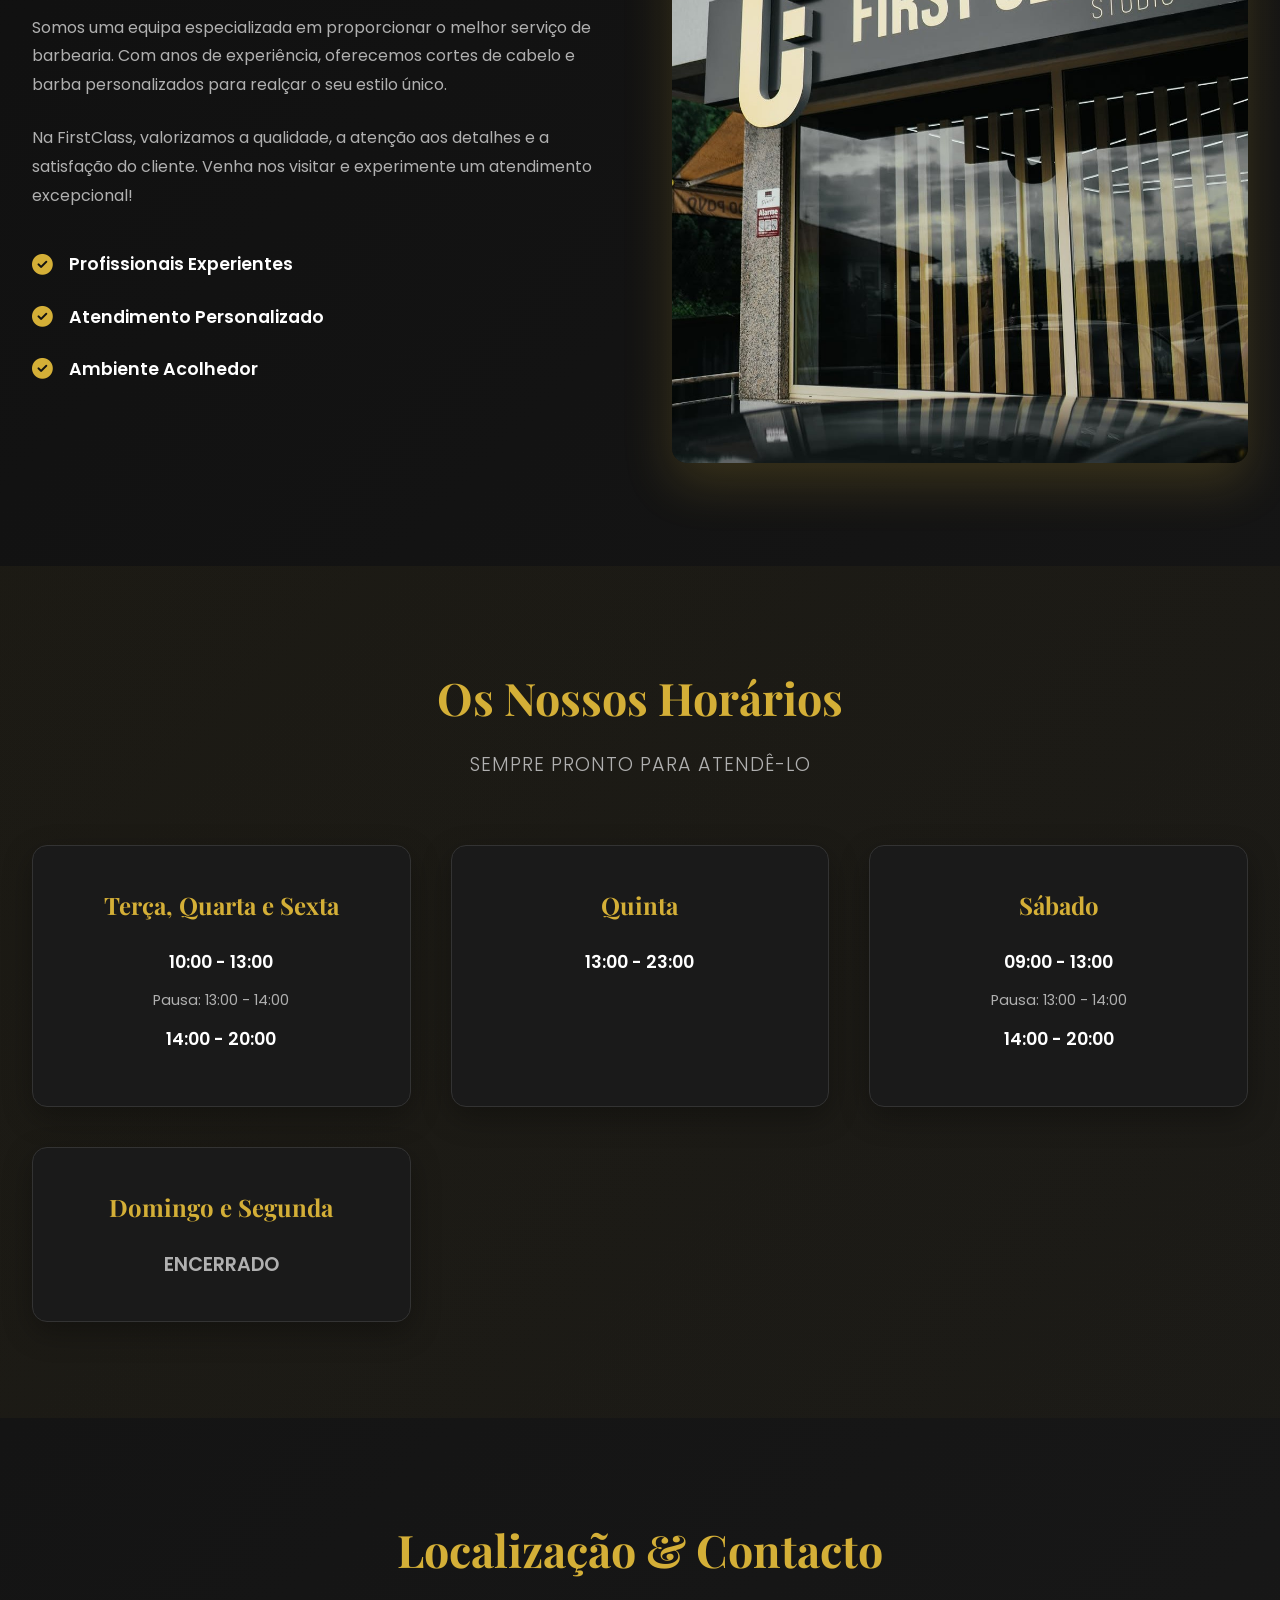
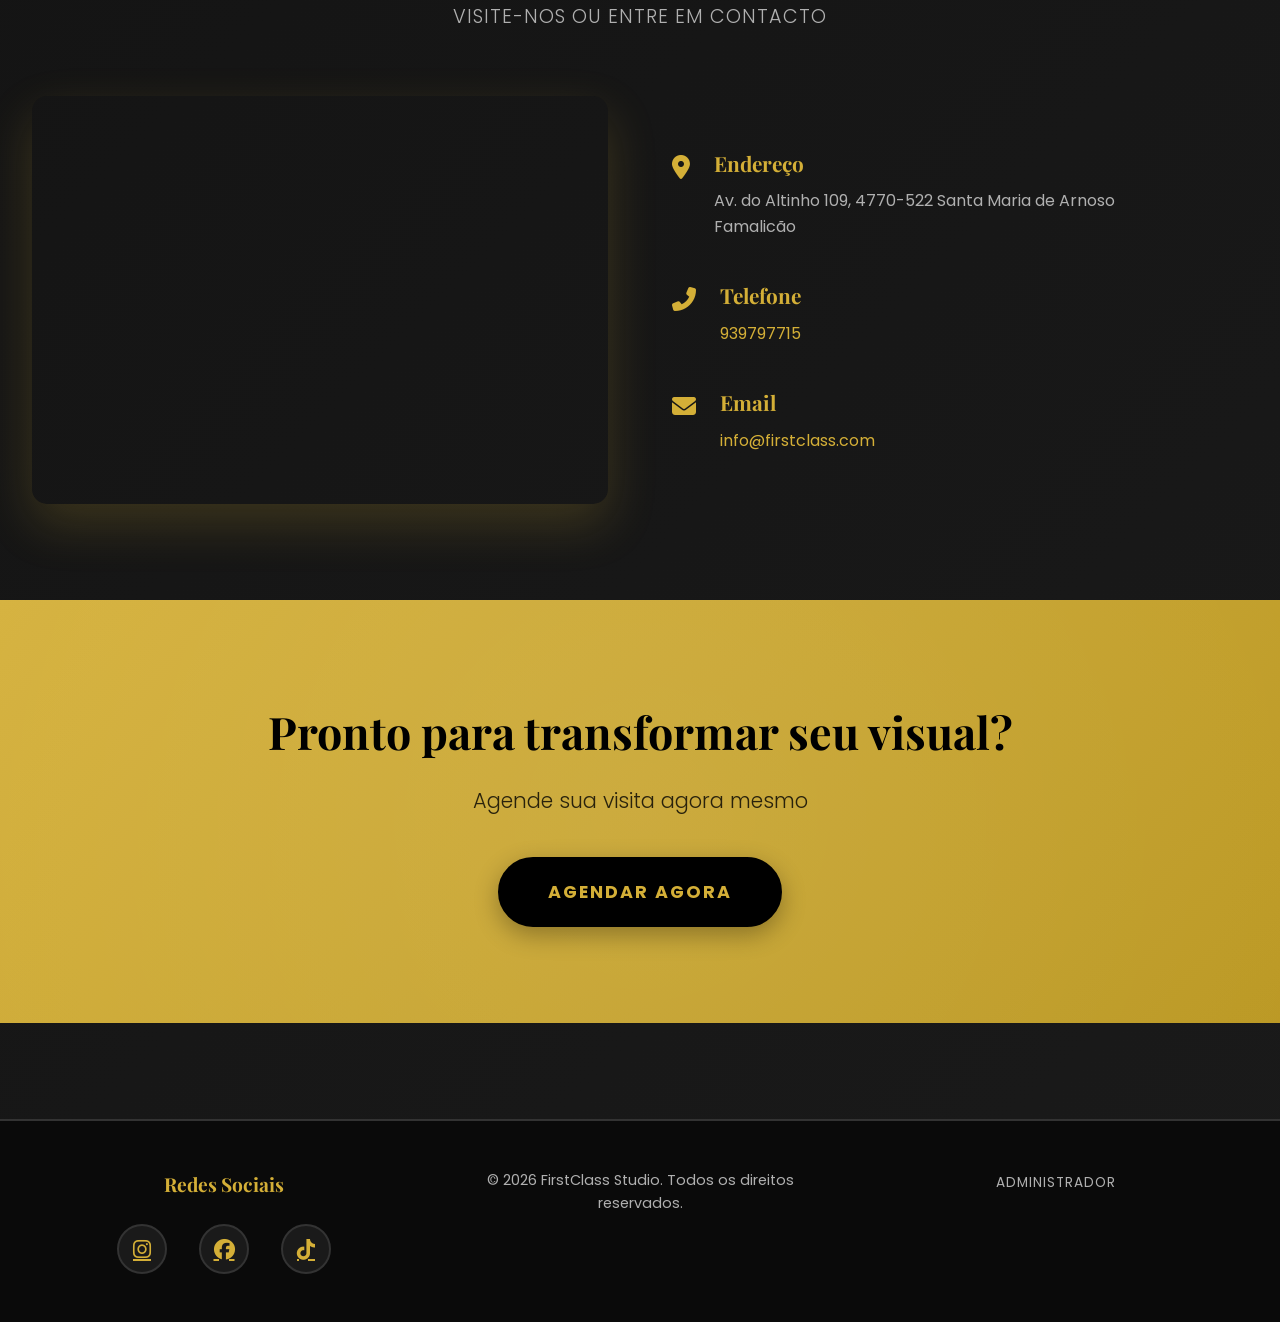
==== commit 5a87899d: "Update index.html" ====
--- a/index.html
+++ b/index.html
@@ -32,7 +32,7 @@
     <!-- HERO SECTION -->
     <section class="hero" aria-label="Secção de boas-vindas">
       <div class="hero-content">
-        <h1 class="hero-brand">FistClass</h1>
+        <h1 class="hero-brand">FirstClass</h1>
         <h1 class="hero-title">O Seu Estilo,<br>Nossa Especialidade</h1>
         <p class="hero-subtitle">Experiência profissional em cortes, barba e estilo pessoal</p>
         <a href="marcacao.html" class="hero-cta">Agendar Agora</a>
@@ -305,4 +305,4 @@
 
   <script src="scripts/scroll-reveal.js"></script>
 </body>
-</html>+</html>
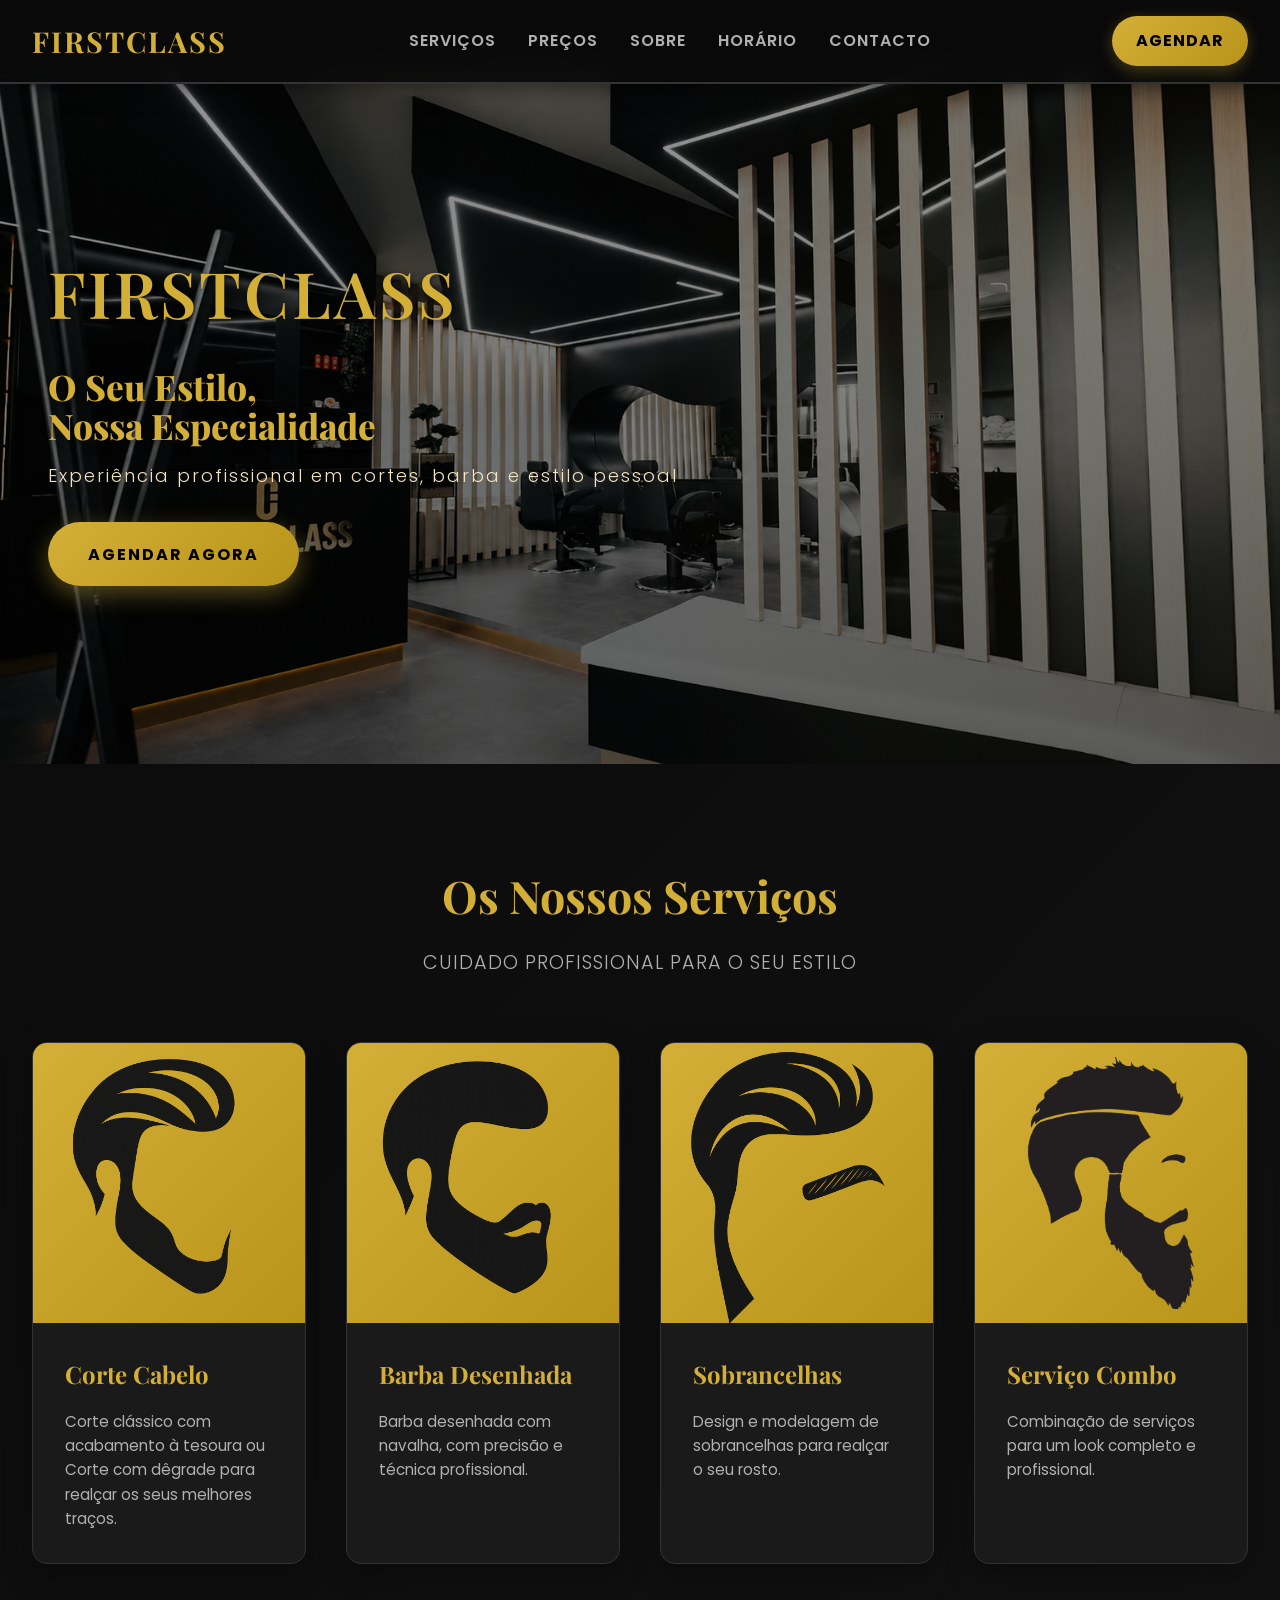
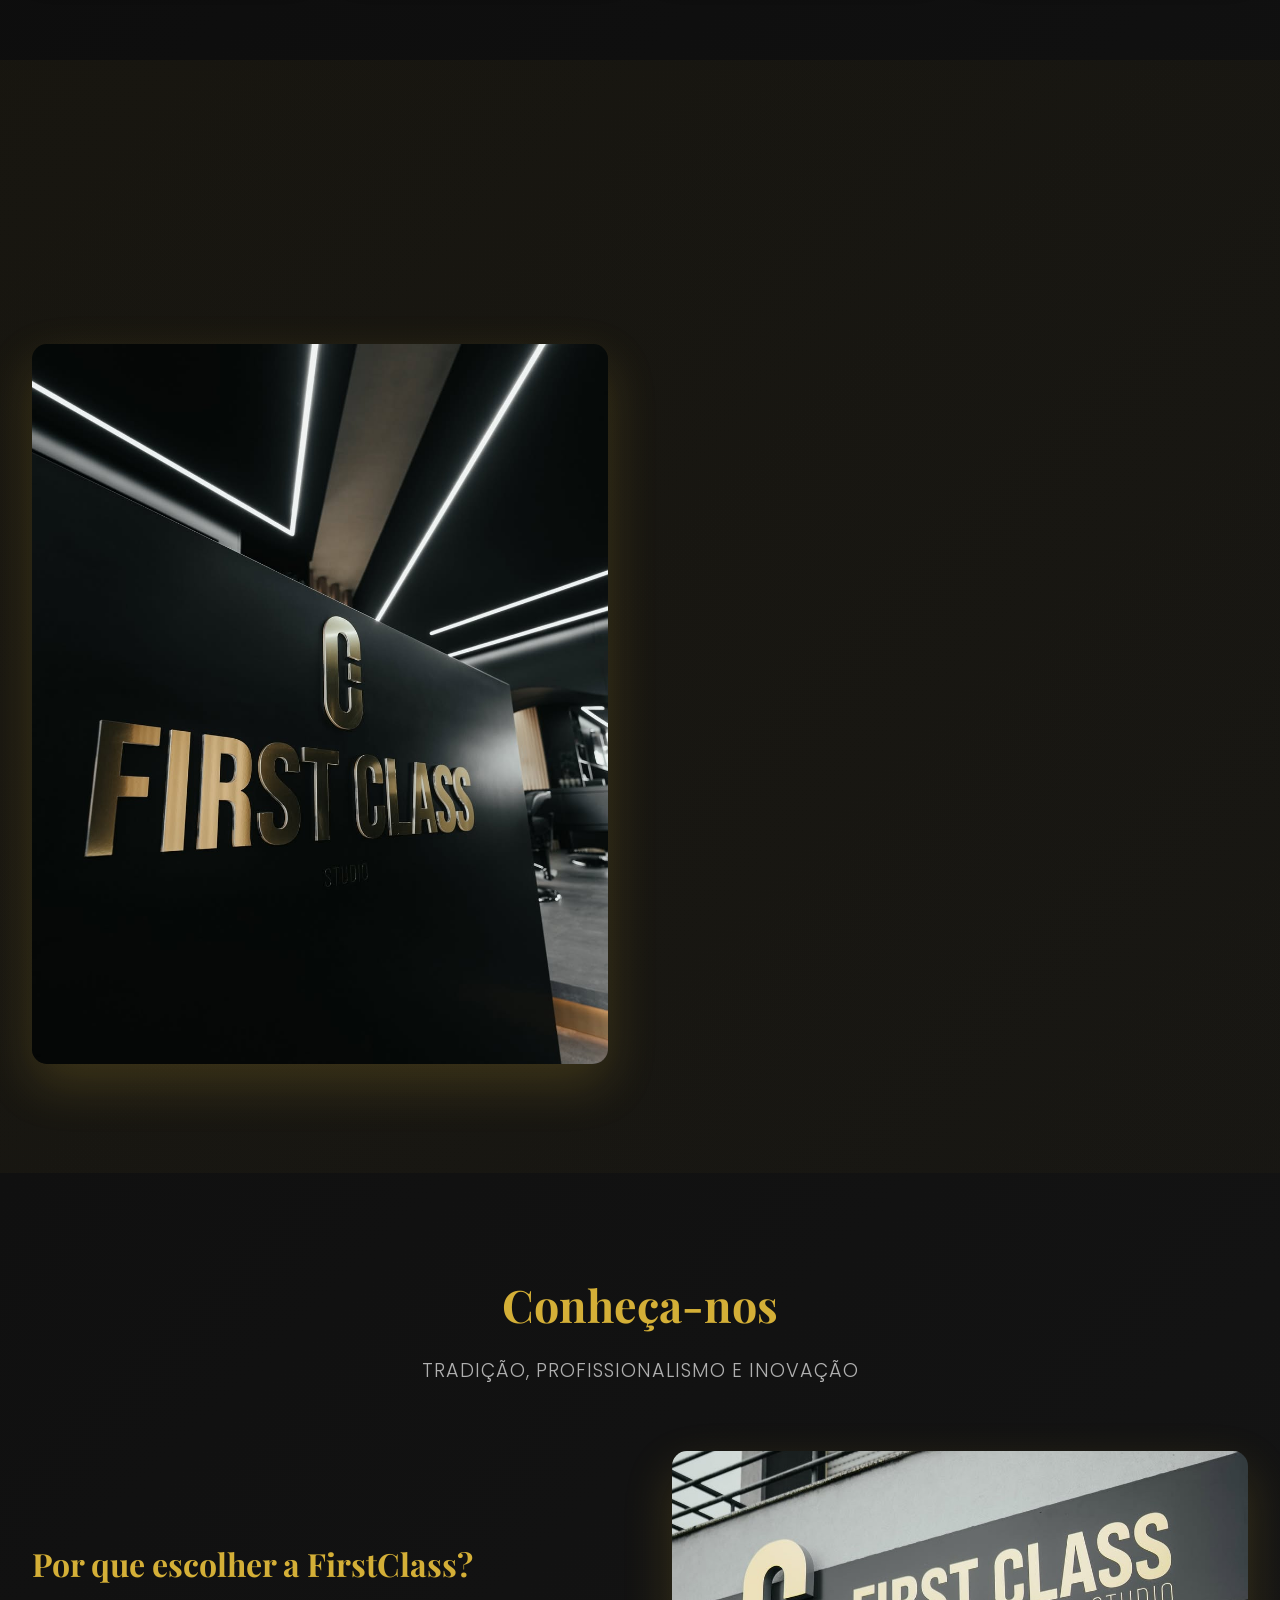
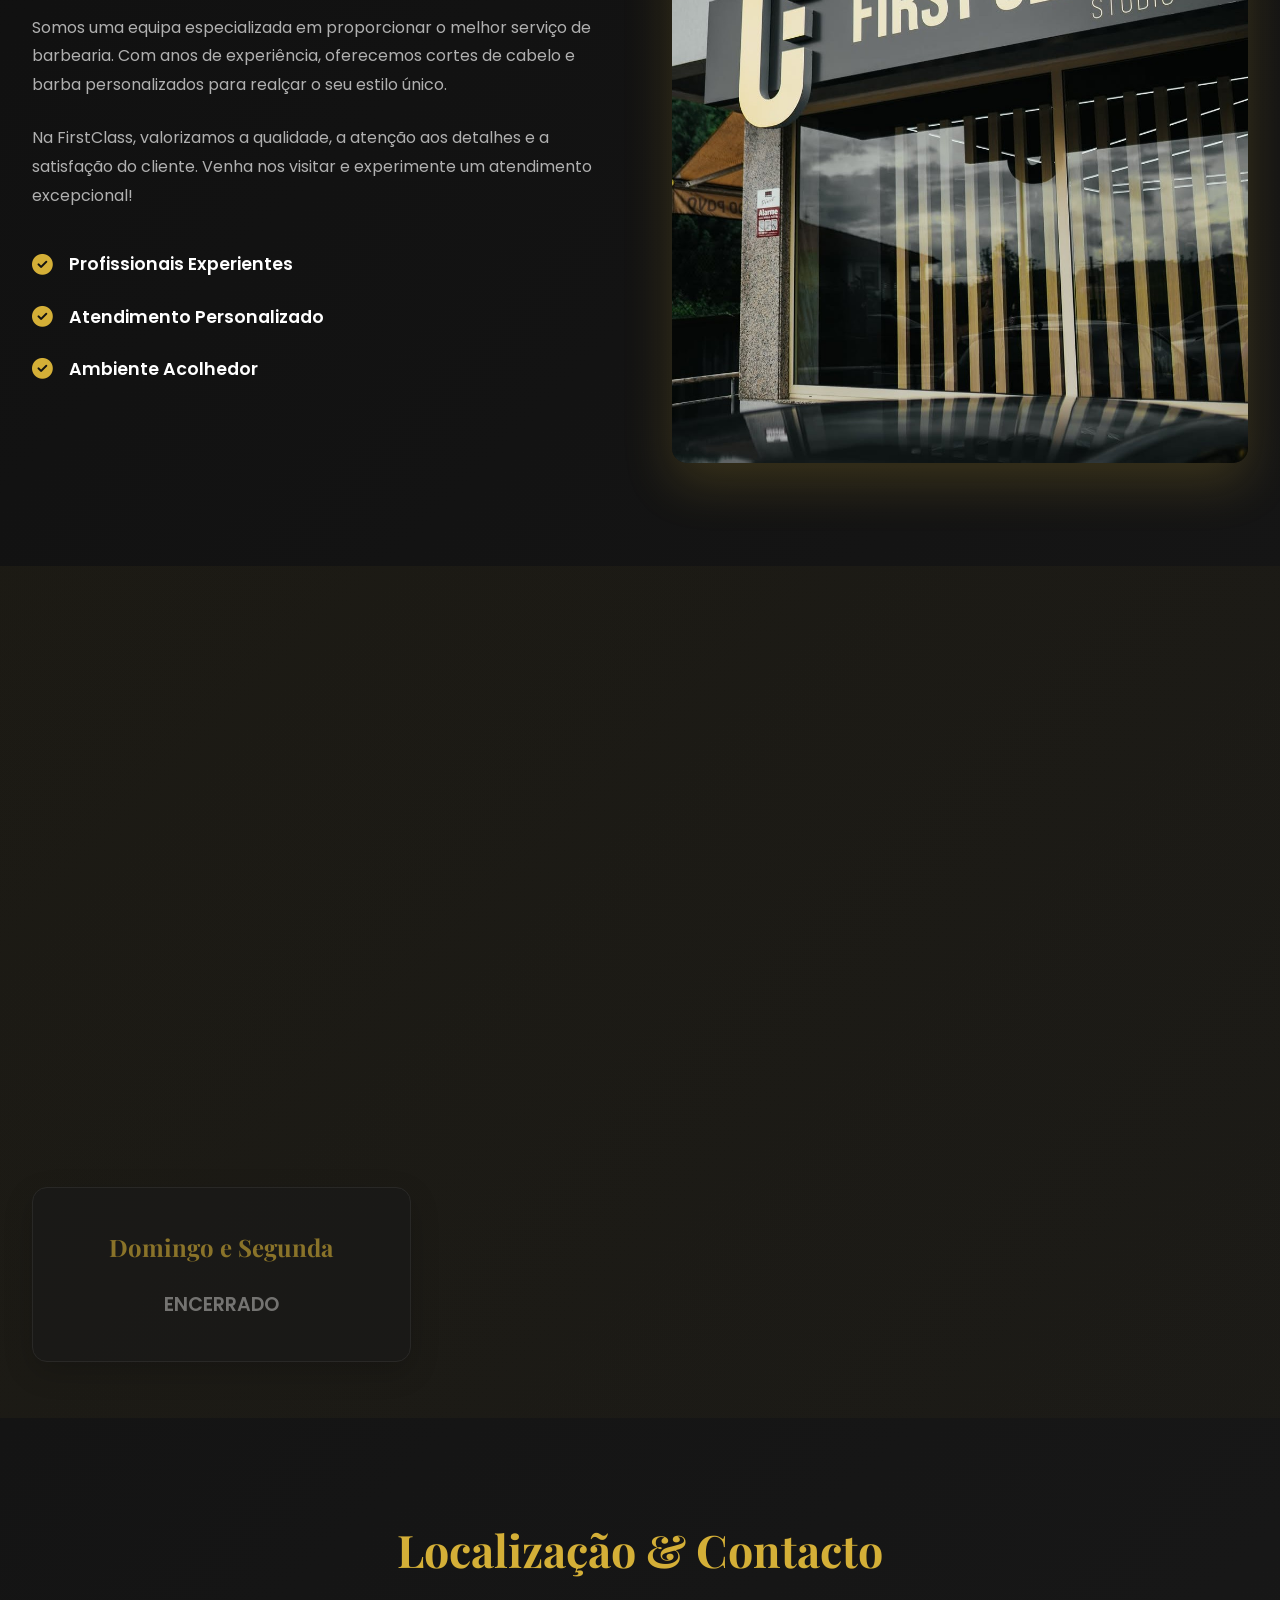
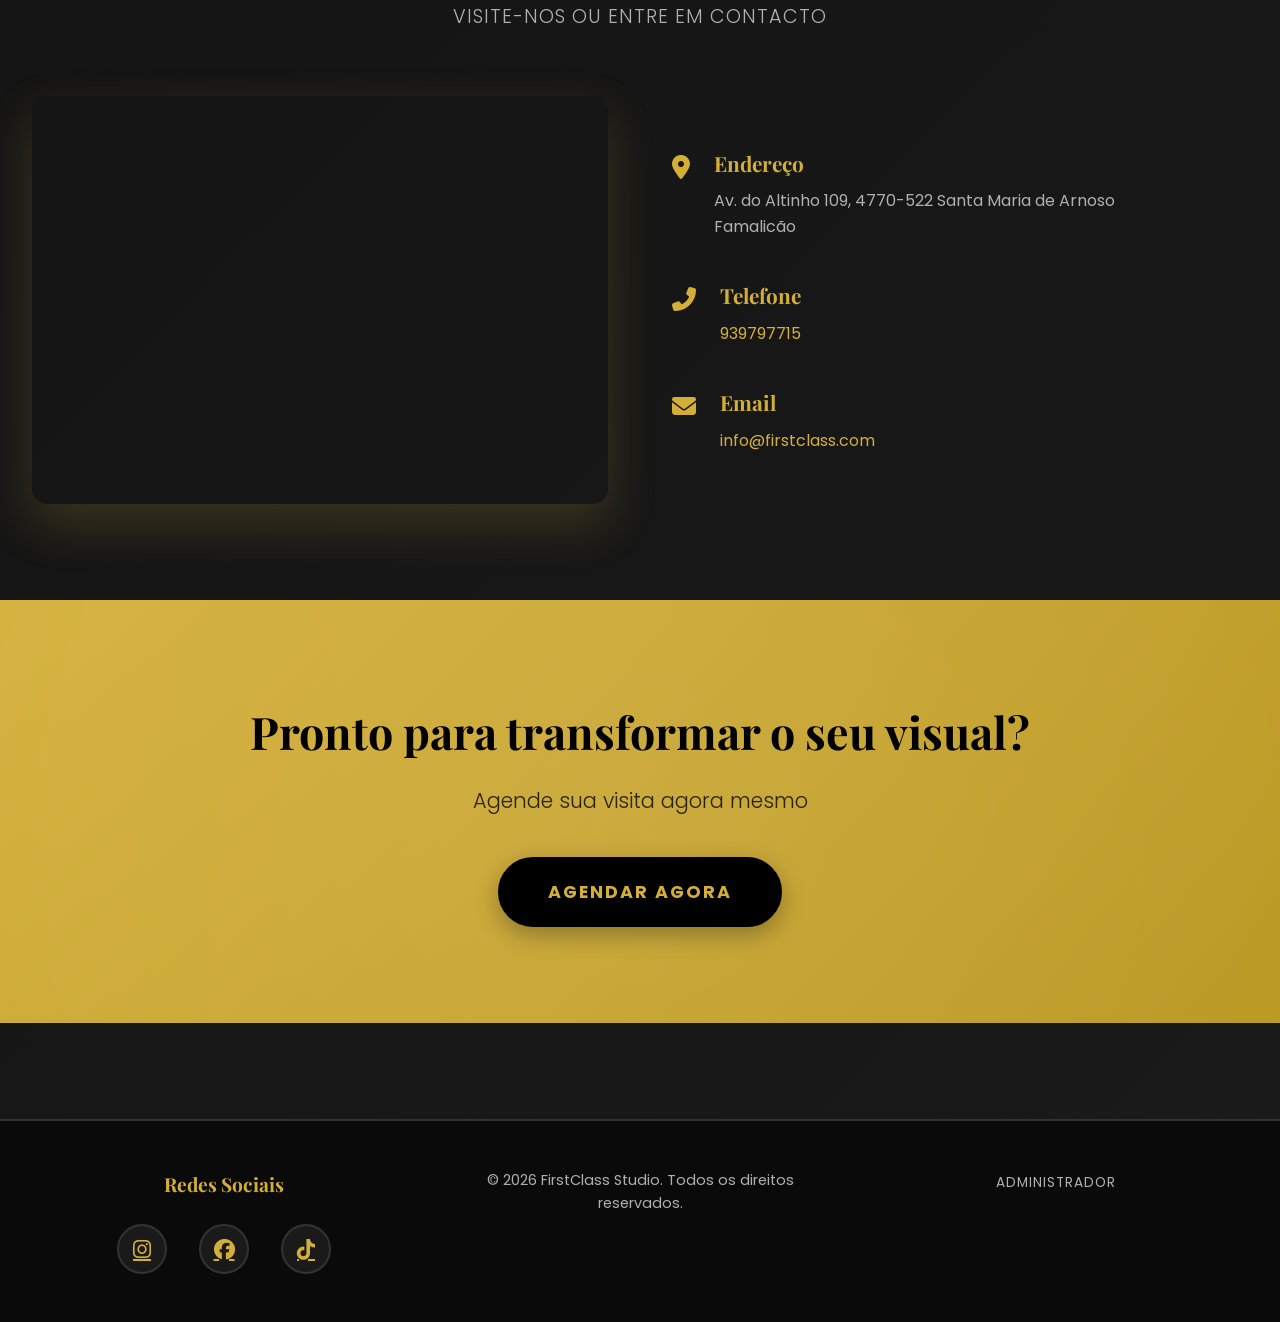
==== commit 0fff989d: "Add files via upload" ====
--- a/index.html
+++ b/index.html
@@ -270,7 +270,7 @@
 
   <!-- CTA - AGENDAMENTO FINAL -->
   <section class="cta-section" aria-label="Chamada para ação">
-    <h2>Pronto para transformar seu visual?</h2>
+    <h2>Pronto para transformar o seu visual?</h2>
     <p>Agende sua visita agora mesmo</p>
     <a href="marcacao.html" class="cta-button-large">Agendar Agora</a>
   </section>
@@ -305,4 +305,4 @@
 
   <script src="scripts/scroll-reveal.js"></script>
 </body>
-</html>
+</html>
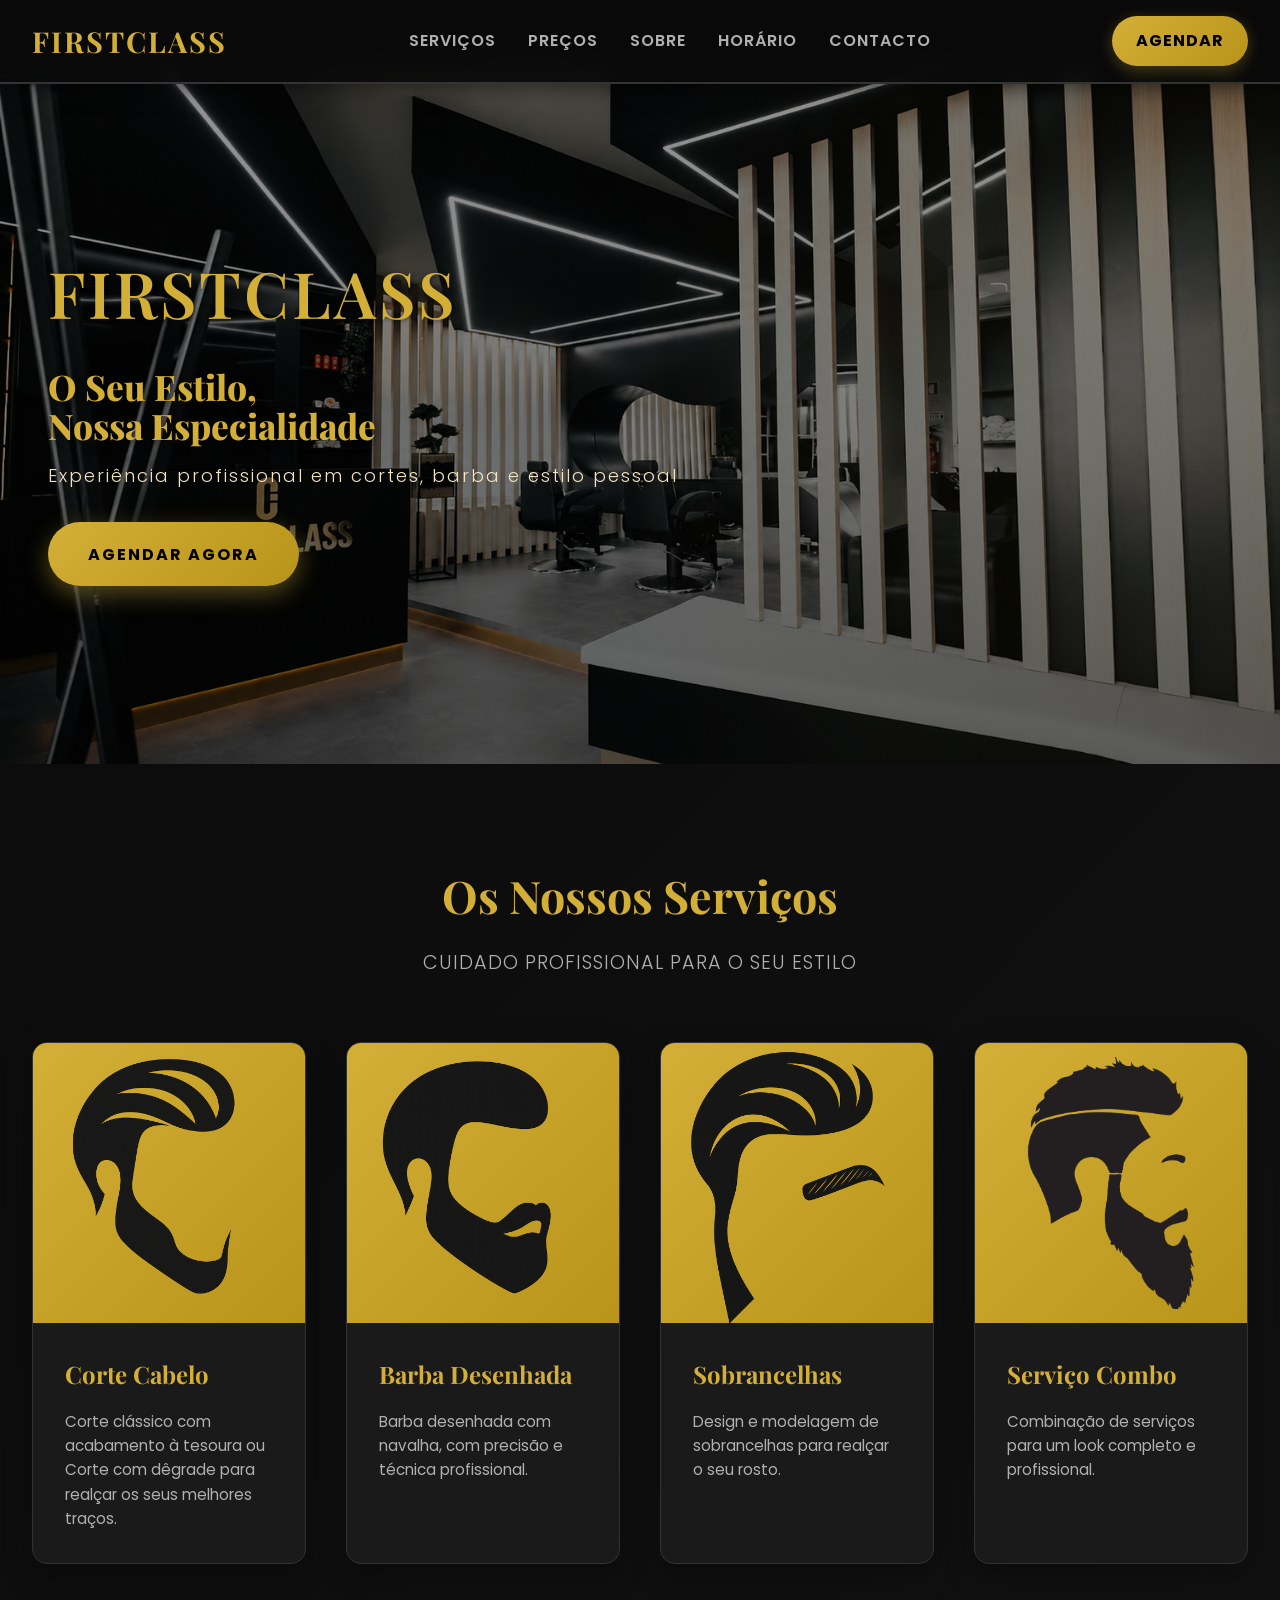
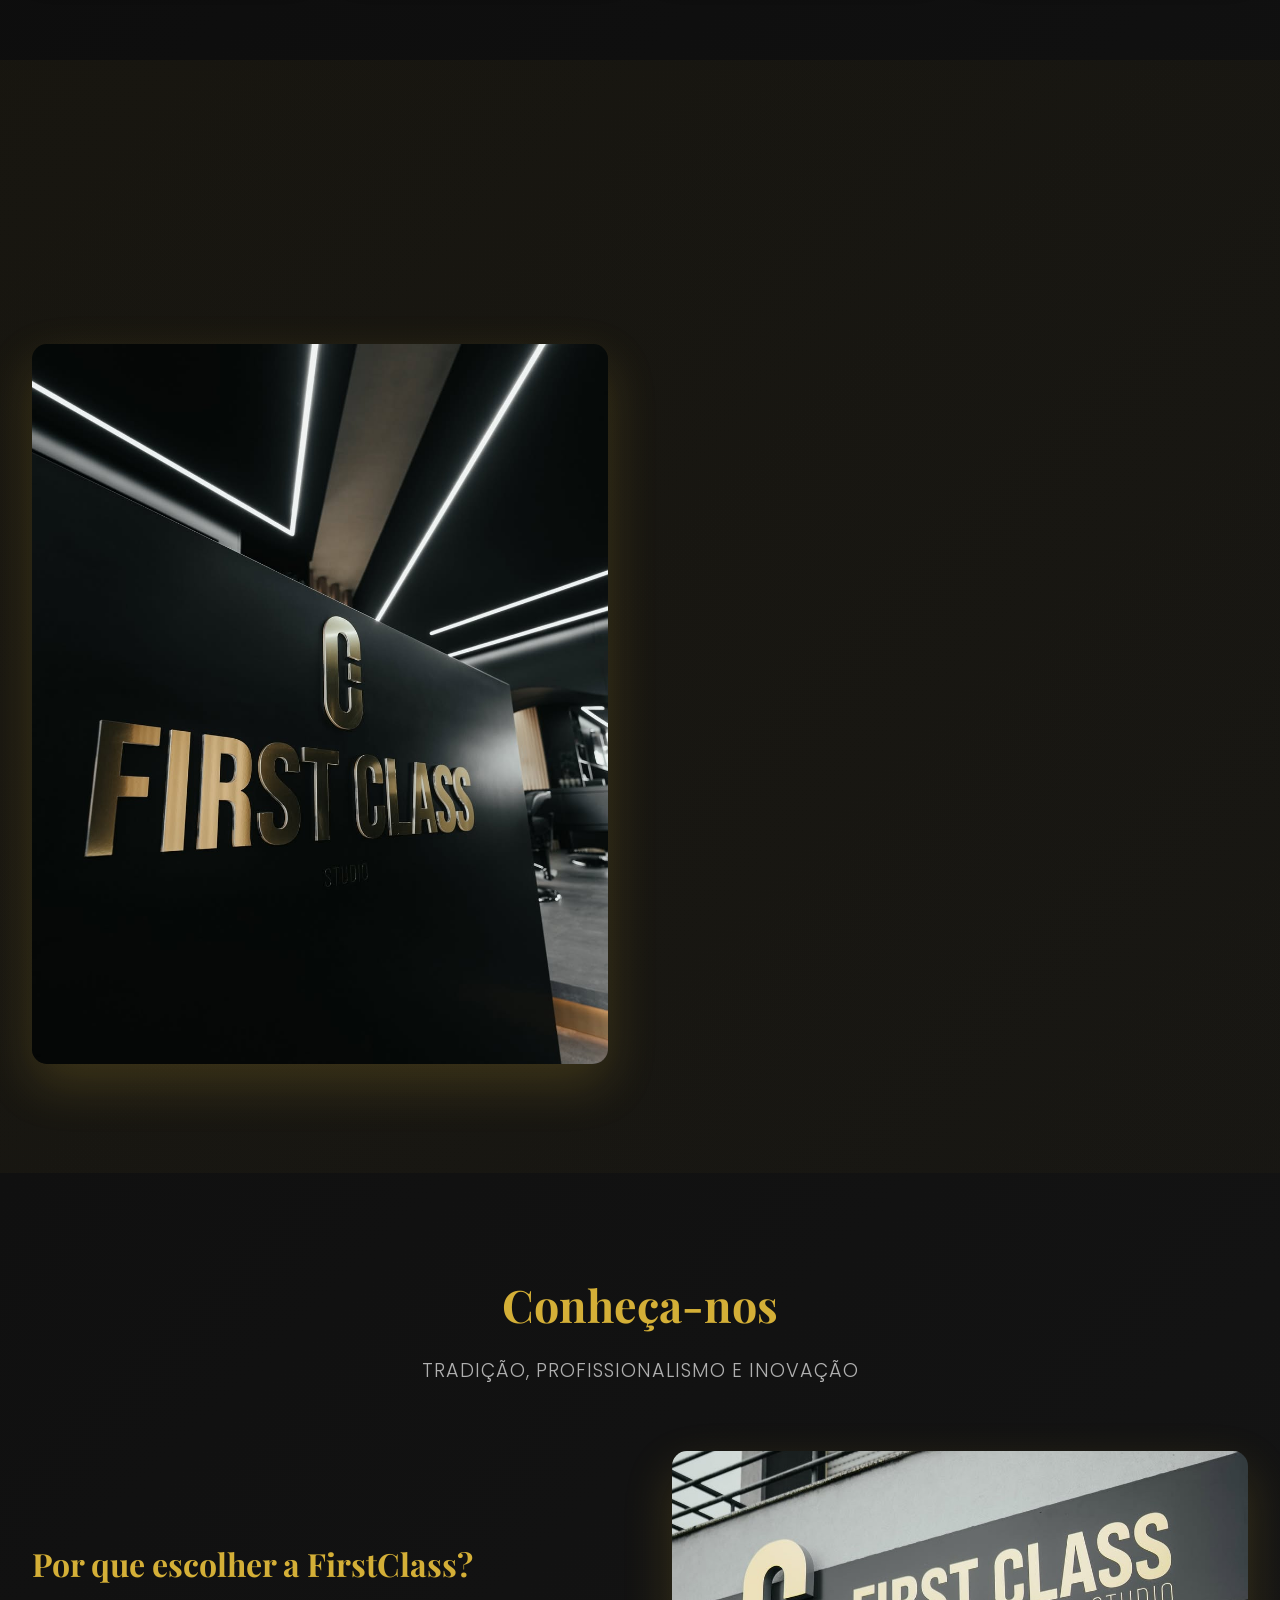
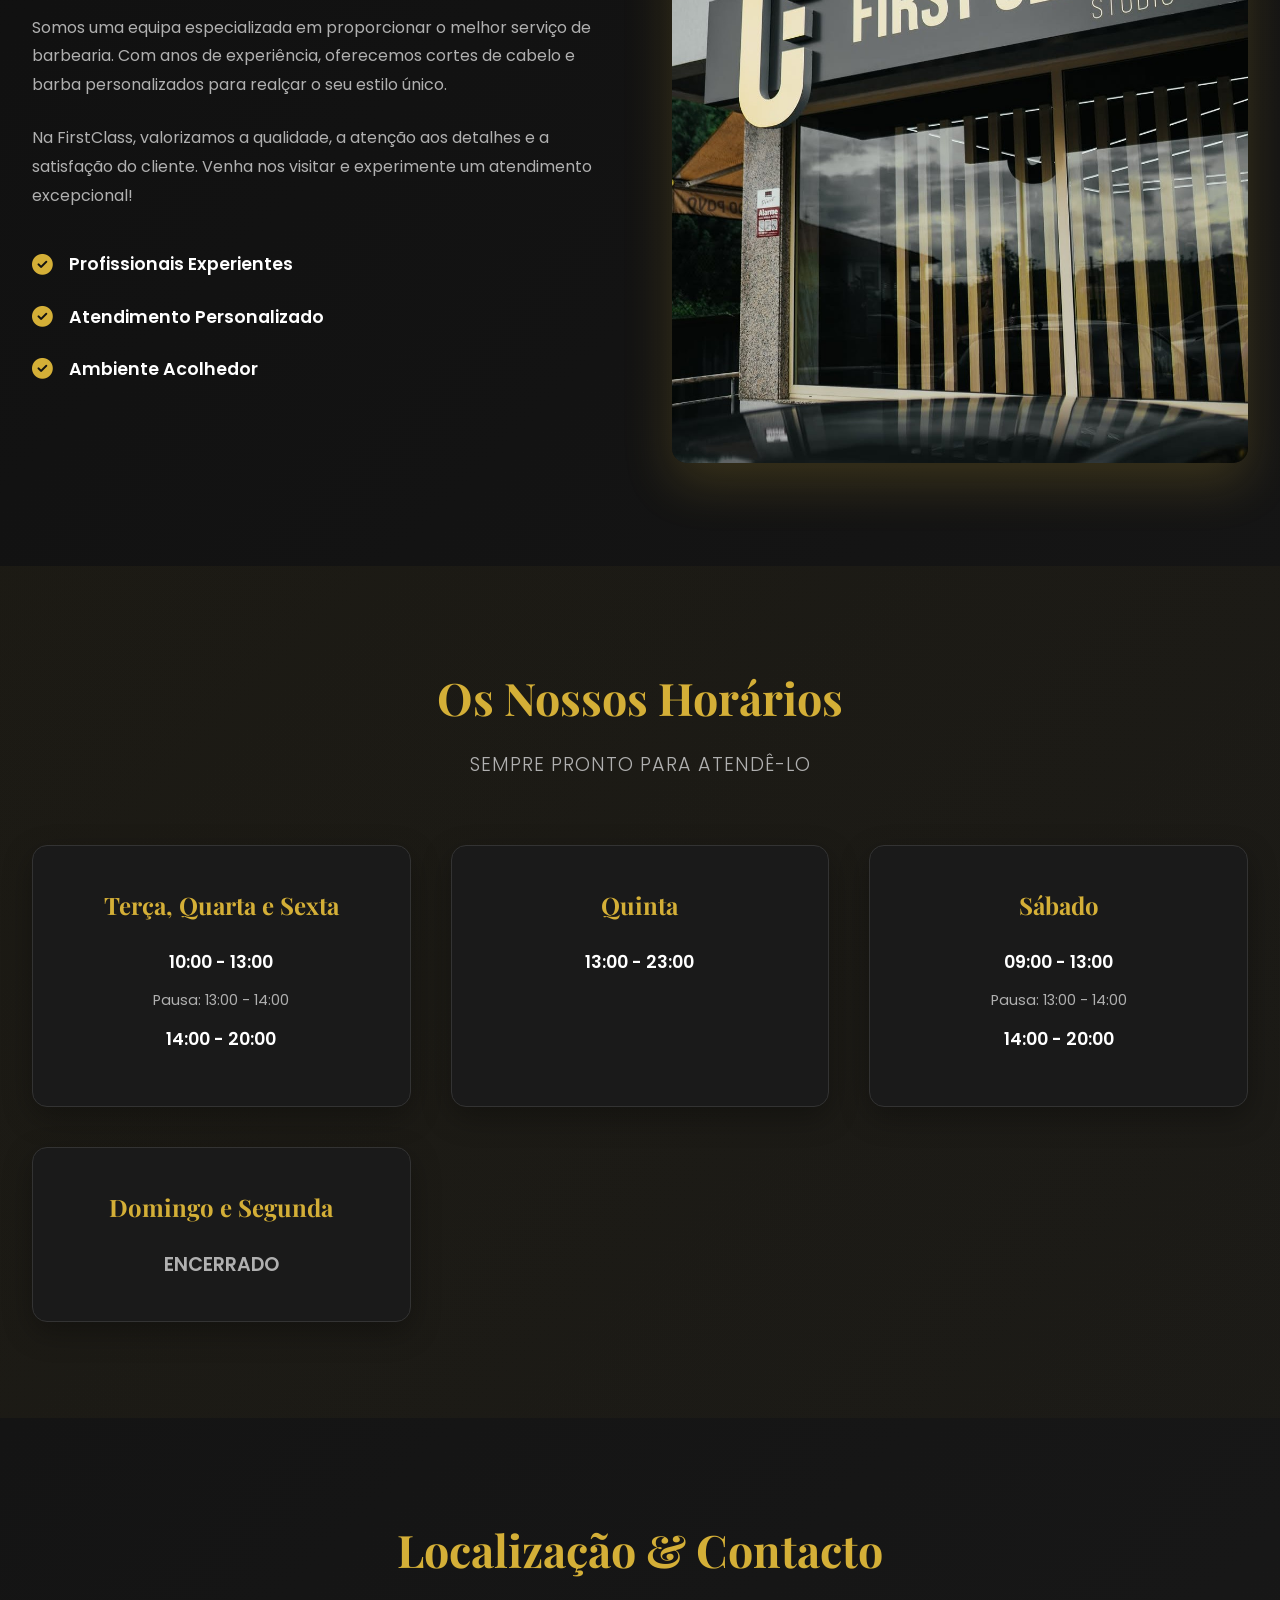
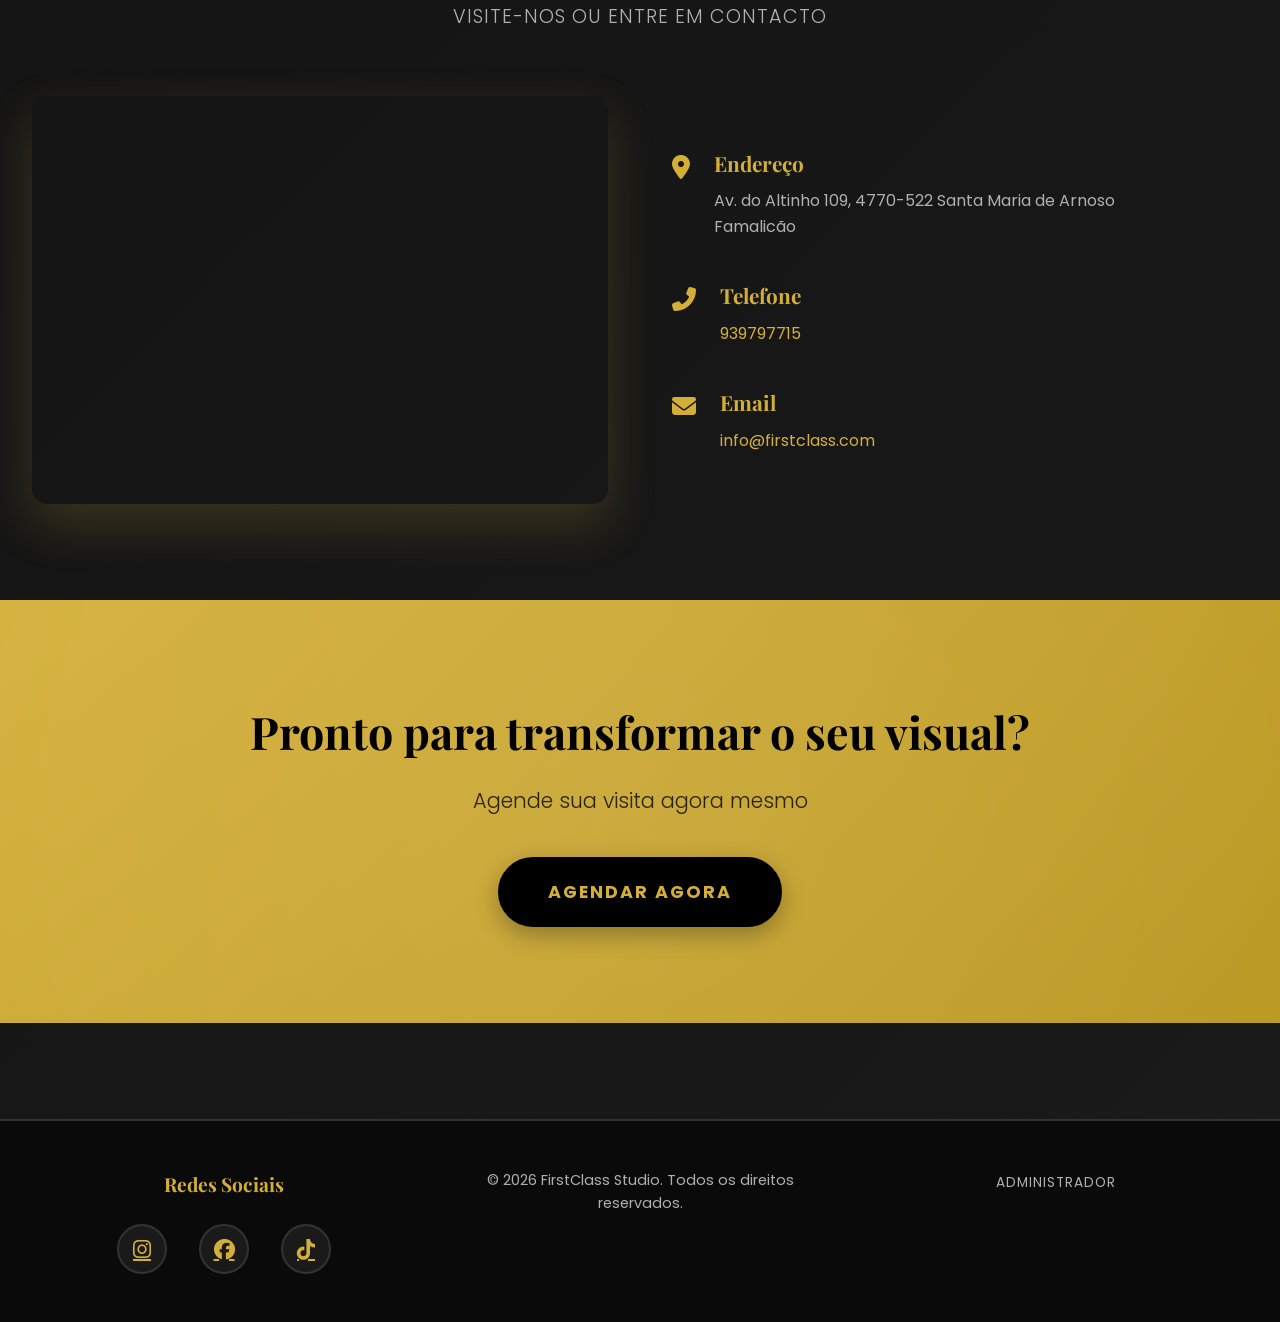
==== commit d5a94db5: "Update index.html" ====
--- a/index.html
+++ b/index.html
@@ -281,7 +281,7 @@
       <div class="footer-section">
         <h4>Redes Sociais</h4>
         <div class="social-links">
-          <a href="http://instagram.com" target="_blank" rel="noopener noreferrer" title="Instagram">
+          <a href="https://www.instagram.com/_firstclass.studio/" target="_blank" rel="noopener noreferrer" title="Instagram">
             <i class="fa-brands fa-instagram"></i>
           </a>
           <a href="http://facebook.com" target="_blank" rel="noopener noreferrer" title="Facebook">
@@ -305,4 +305,4 @@
 
   <script src="scripts/scroll-reveal.js"></script>
 </body>
-</html>+</html>
